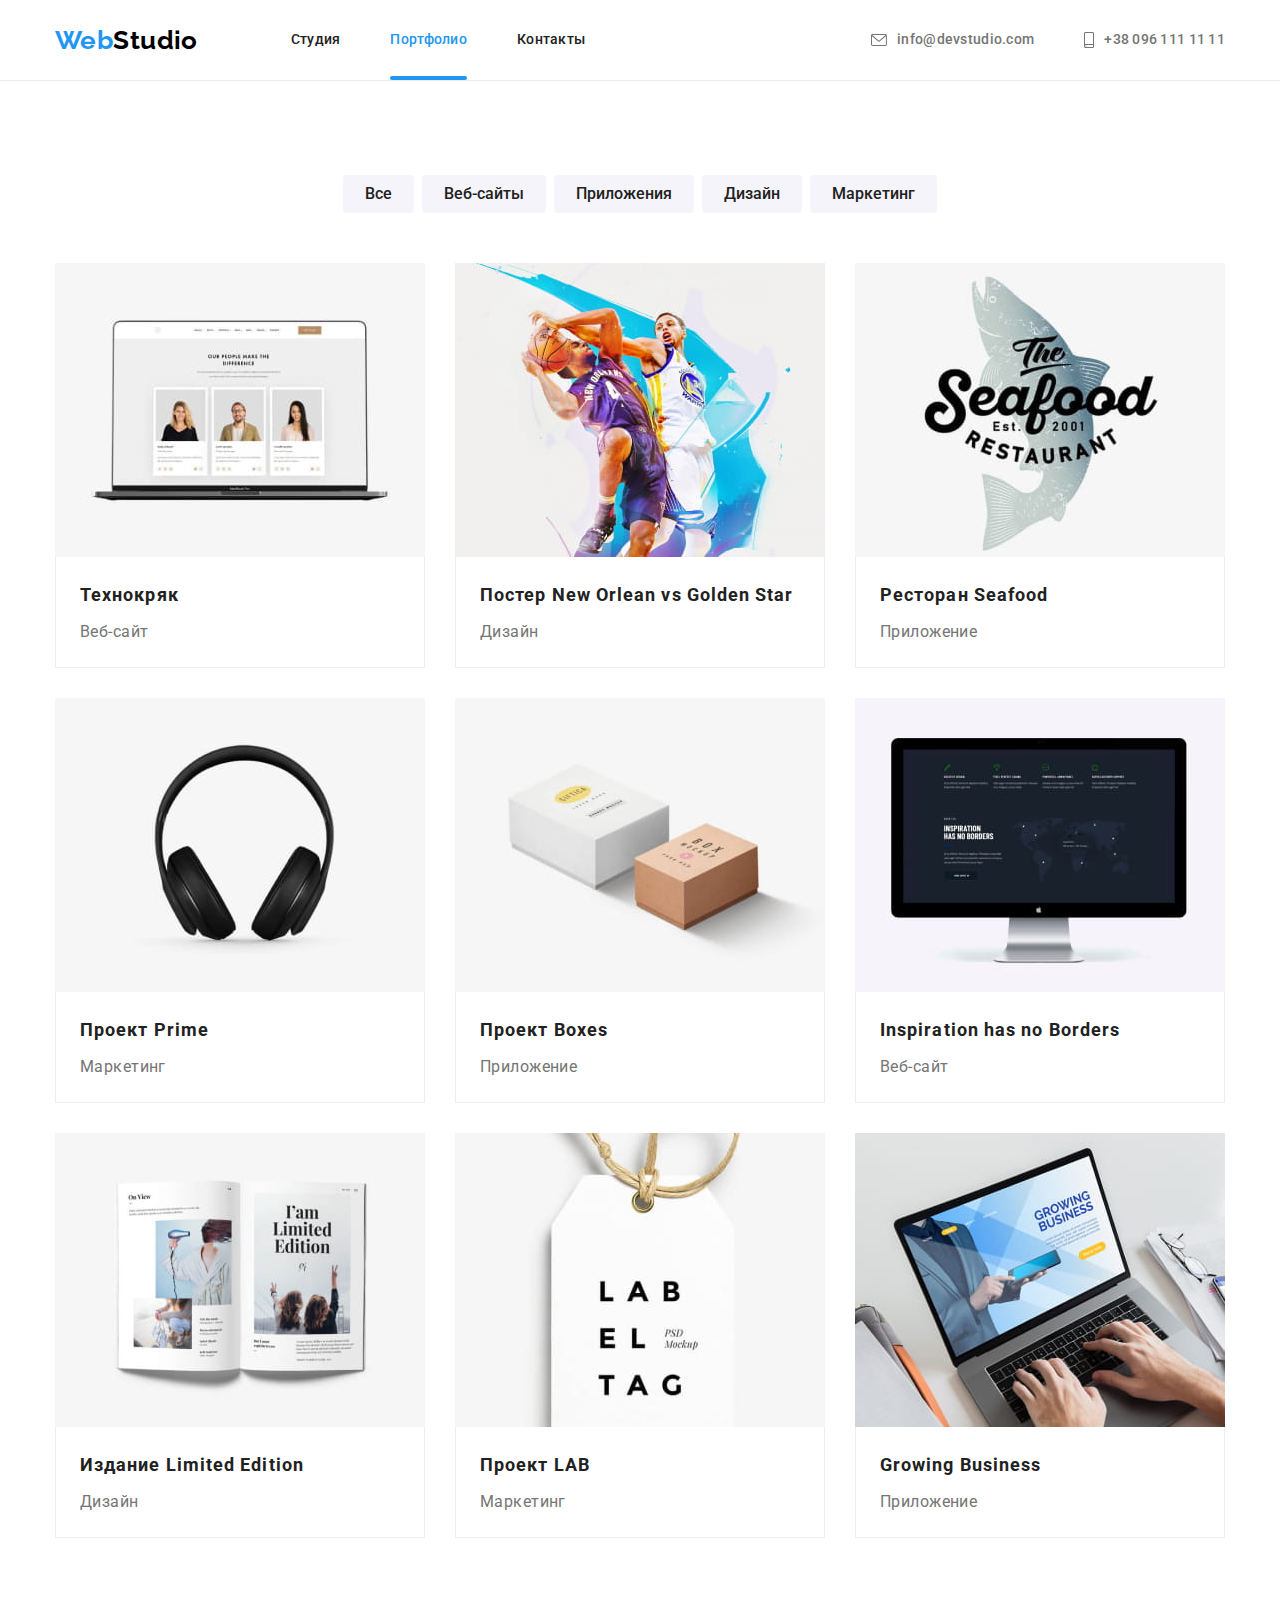
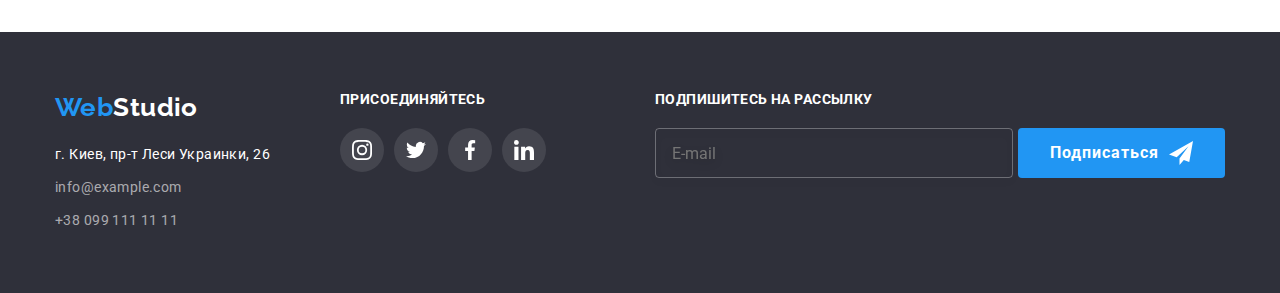
==== portfolio.html @ 890b5e12 "Переносит в текущий репозиторий файлы работы goit-markup-hw-06." ====
<!DOCTYPE html>
<html lang="ru">
  <head>
    <meta charset="UTF-8" />
    <meta name="viewport" content="width=device-width, initial-scale=1.0" />
    <title>Портфолио</title>
    <link rel="preconnect" href="https://fonts.gstatic.com" />
    <link
      href="https://fonts.googleapis.com/css2?family=Raleway:wght@700&family=Roboto:wght@400;500;700;900&display=swap"
      rel="stylesheet"
    />
    <link
      rel="stylesheet"
      href="https://cdnjs.cloudflare.com/ajax/libs/modern-normalize/1.0.0/modern-normalize.min.css"
    />
    <link rel="stylesheet" href="./css/styles.css" />
  </head>

  <body>
    <!-----------------------------Шапка сайта-------------------------------------->
    <header class="page-header section">
      <div class="main-nav container">
        <a href="/index.html" class="logo"
          >Web<span class="logo__text">Studio</span>
        </a>

        <!--------------------------Меню навигации------------------------------------>
        <nav class="page-header__nav">
          <ul class="site-nav site-nav--left list">
            <li class="site-nav__item">
              <a class="site-nav__link" href="./index.html">Студия</a>
            </li>

            <li class="site-nav__item">
              <a
                class="site-nav__link site-nav__link--current"
                href="./portfolio.html"
                >Портфолио</a
              >
            </li>

            <li class="site-nav__item">
              <a class="site-nav__link" href="">Контакты</a>
            </li>
          </ul>
        </nav>

        <!------------------------------Контакты------------------------------------->
        <ul class="contact-list contact-list--left list">
          <li class="contact-list__item">
            <a class="contact-list__link" href="mailto:info@devstudio.com">
              <svg
                class="contact-list__icon contact-list__icon--start"
                width="16"
                height="12"
              >
                <use href="./images/icons.svg#icon-envelope"></use>
              </svg>
              info@devstudio.com
            </a>
          </li>

          <li class="contact-list__item">
            <a class="contact-list__link" href="tel:+380961111111">
              <svg
                class="contact-list__icon contact-list__icon--start"
                width="10"
                height="16"
              >
                <use href="./images/icons.svg#icon-smartphone"></use>
              </svg>
              +38 096 111 11 11
            </a>
          </li>
        </ul>
      </div>
    </header>

    <main>
      <!---------------------------Секция портфолио-------------------------------->
      <h1 class="visually-hidden">Портфолио</h1>

      <section class="project section">
        <div class="container">
          <!-- Фильтры -->
          <ul class="filters list">
            <li class="filters__item">
              <button class="button--filter button" type="button">Все</button>
            </li>
            <li class="filters__item">
              <button class="button--filter button" type="button">
                Веб-сайты
              </button>
            </li>
            <li class="filters__item">
              <button class="button--filter button" type="button">
                Приложения
              </button>
            </li>
            <li class="filters__item">
              <button class="button--filter button" type="button">
                Дизайн
              </button>
            </li>
            <li class="filters__item">
              <button class="button--filter button" type="button">
                Маркетинг
              </button>
            </li>
          </ul>

          <!-- Проекты -->
          <h2 class="project__header visually-hidden">Проекты</h2>
          <ul class="card-set section__list list">
            <li class="card-set__item">
              <a class="card-set__link" href="#">
                <div class="project__item">
                  <img
                    src="./images/project1.jpg"
                    alt="Ноутбук, на котором открыт веб-сайт"
                    width="370"
                  />
                  <div class="project__description">
                    <p class="project__description-text section__text">
                      Технокряк это современная площадка распространения
                      коронавируса. Компании используют эту платформу для
                      цифрового шпионажа и атак на защищённые сервера
                      конкурентов.
                    </p>
                  </div>
                </div>
                <div class="project__label">
                  <h3 class="project__title section__subtitle">Технокряк</h3>
                  <p class="project__text section__text">Веб-сайт</p>
                </div>
              </a>
            </li>

            <li class="card-set__item">
              <a class="card-set__link" href="#">
                <div class="project__item">
                  <img
                    src="./images/project2.jpg"
                    alt="Игроки двух баскетбольных команд"
                    width="370"
                  />
                  <div class="project__description">
                    <p class="project__description-text section__text">
                      Технокряк это современная площадка распространения
                      коронавируса. Компании используют эту платформу для
                      цифрового шпионажа и атак на защищённые сервера
                      конкурентов.
                    </p>
                  </div>
                </div>
                <div class="project__label">
                  <h3 class="project__title section__subtitle">
                    Постер <span lang="en">New Orlean vs Golden Star</span>
                  </h3>
                  <p class="project__text section__text">Дизайн</p>
                </div>
              </a>
            </li>

            <li class="card-set__item">
              <a class="card-set__link" href="#">
                <div class="project__item">
                  <img
                    src="./images/project3.jpg"
                    alt="Логотип ресторана, в виде рыбы"
                    width="370"
                  />
                  <div class="project__description">
                    <p class="project__description-text section__text">
                      Технокряк это современная площадка распространения
                      коронавируса. Компании используют эту платформу для
                      цифрового шпионажа и атак на защищённые сервера
                      конкурентов.
                    </p>
                  </div>
                </div>
                <div class="project__label">
                  <h3 class="project__title section__subtitle">
                    Ресторан <span lang="en">Seafood</span>
                  </h3>
                  <p class="project__text section__text">Приложение</p>
                </div>
              </a>
            </li>

            <li class="card-set__item">
              <a class="card-set__link" href="#">
                <div class="project__item">
                  <img
                    src="./images/project4.jpg"
                    alt="Большие наушники черного цвета"
                    width="370"
                  />
                  <div class="project__description">
                    <p class="project__description-text section__text">
                      Технокряк это современная площадка распространения
                      коронавируса. Компании используют эту платформу для
                      цифрового шпионажа и атак на защищённые сервера
                      конкурентов.
                    </p>
                  </div>
                </div>
                <div class="project__label">
                  <h3 class="project__title section__subtitle">
                    Проект <span lang="en">Prime</span>
                  </h3>
                  <p class="project__text section__text">Маркетинг</p>
                </div>
              </a>
            </li>

            <li class="card-set__item">
              <a class="card-set__link" href="#">
                <div class="project__item">
                  <img
                    src="./images/project5.jpg"
                    alt="Две коробки. Белая и бежевая."
                    width="370"
                  />
                  <div class="project__description">
                    <p class="project__description-text section__text">
                      Технокряк это современная площадка распространения
                      коронавируса. Компании используют эту платформу для
                      цифрового шпионажа и атак на защищённые сервера
                      конкурентов.
                    </p>
                  </div>
                </div>
                <div class="project__label">
                  <h3 class="project__title section__subtitle">
                    Проект <span lang="en">Boxes</span>
                  </h3>
                  <p class="project__text section__text">Приложение</p>
                </div>
              </a>
            </li>

            <li class="card-set__item">
              <a class="card-set__link" href="#">
                <div class="project__item">
                  <img
                    src="./images/project6.jpg"
                    alt="Монитор, на котором открыт веб-сайт"
                    width="370"
                  />
                  <div class="project__description">
                    <p class="project__description-text section__text">
                      Технокряк это современная площадка распространения
                      коронавируса. Компании используют эту платформу для
                      цифрового шпионажа и атак на защищённые сервера
                      конкурентов.
                    </p>
                  </div>
                </div>
                <div class="project__label">
                  <h3 class="project__title section__subtitle" lang="en">
                    Inspiration has no Borders
                  </h3>
                  <p class="project__text section__text">Веб-сайт</p>
                </div>
              </a>
            </li>

            <li class="card-set__item">
              <a class="card-set__link" href="#">
                <div class="project__item">
                  <img
                    src="./images/project7.jpg"
                    alt="Разворот журнала со статьями и красочными картинками"
                    width="370"
                  />
                  <div class="project__description">
                    <p class="project__description-text section__text">
                      Технокряк это современная площадка распространения
                      коронавируса. Компании используют эту платформу для
                      цифрового шпионажа и атак на защищённые сервера
                      конкурентов.
                    </p>
                  </div>
                </div>
                <div class="project__label">
                  <h3 class="project__title section__subtitle">
                    Издание <span lang="en">Limited Edition</span>
                  </h3>
                  <p class="project__text section__text">Дизайн</p>
                </div>
              </a>
            </li>

            <li class="card-set__item">
              <a class="card-set__link" href="#">
                <div class="project__item">
                  <img
                    src="./images/project8.jpg"
                    alt="Ярлык с надписью Label Tag"
                    width="370"
                  />
                  <div class="project__description">
                    <p class="project__description-text section__text">
                      Технокряк это современная площадка распространения
                      коронавируса. Компании используют эту платформу для
                      цифрового шпионажа и атак на защищённые сервера
                      конкурентов.
                    </p>
                  </div>
                </div>
                <div class="project__label">
                  <h3 class="project__title section__subtitle">
                    Проект <span lang="en">LAB</span>
                  </h3>
                  <p class="project__text section__text">Маркетинг</p>
                </div>
              </a>
            </li>

            <li class="card-set__item">
              <a class="card-set__link" href="#">
                <div class="project__item">
                  <img
                    src="./images/project9.jpg"
                    alt="Человек печатает на клавиатуре ноутбука"
                    width="370"
                  />
                  <div class="project__description">
                    <p class="project__description-text section__text">
                      Технокряк это современная площадка распространения
                      коронавируса. Компании используют эту платформу для
                      цифрового шпионажа и атак на защищённые сервера
                      конкурентов.
                    </p>
                  </div>
                </div>
                <div class="project__label">
                  <h3 class="project__title section__subtitle" lang="en">
                    Growing Business
                  </h3>
                  <p class="project__text section__text">Приложение</p>
                </div>
              </a>
            </li>
          </ul>
        </div>
      </section>
    </main>

    <!----------------------------Подвал сайта-------------------------------------->
    <footer class="page-footer section">
      <div class="container footer">
        <div class="page-footer__content">
          <a href="/index.html" class="logo page-footer__logo"
            >Web<span class="logo__text logo__text--inverse">Studio</span>
          </a>

          <address>
            <span class="address">г. Киев, пр-т Леси Украинки, 26<br /></span>

            <ul class="contact-list contact-list--footer list">
              <li class="contact-list__item contact-list__item--footer">
                <a
                  class="contact-list__link contact-list__link--footer"
                  href="mailto:info@example.com"
                  >info@example.com</a
                >
              </li>

              <li class="contact-list__item contact-list__item--footer">
                <a
                  class="contact-list__link contact-list__link--footer"
                  href="tel:+380991111111"
                  >+38 099 111 11 11</a
                >
              </li>
            </ul>
          </address>
        </div>

        <div class="social__content">
          <p class="social__label section__text">присоединяйтесь</p>

          <ul class="social__list social__list--footer list">
            <li class="social__item social__item--footer">
              <a href="" class="social__link social__link--footer">
                <svg class="social__icon social__icon--footer">
                  <use href="./images/icons.svg#icon-instagram-f"></use>
                </svg>
              </a>
            </li>

            <li class="social__item social__item--footer">
              <a href="" class="social__link social__link--footer">
                <svg class="social__icon social__icon--footer">
                  <use href="./images/icons.svg#icon-twitter-f"></use>
                </svg>
              </a>
            </li>

            <li class="social__item social__item--footer">
              <a href="" class="social__link social__link--footer">
                <svg class="social__icon social__icon--footer">
                  <use href="./images/icons.svg#icon-facebook-f"></use>
                </svg>
              </a>
            </li>

            <li class="social__item social__item--footer">
              <a href="" class="social__link social__link--footer">
                <svg class="social__icon social__icon--footer">
                  <use href="./images/icons.svg#icon-linkedin-f"></use>
                </svg>
              </a>
            </li>
          </ul>
        </div>

        <form class="newsletter-form newsletter-form--left" autocomplete="off">
          <p class="newsletter-form__label section__text">
            Подпишитесь на рассылку
          </p>

          <div class="form">
            <input
              class="form__input"
              type="email"
              name="mail"
              placeholder="E-mail"
            />
            <button class="button--newsletter button" type="submit">
              <div class="button__overlay">
                Подписаться
                <svg
                  class="button__icon button__icon--end"
                  width="24"
                  height="24"
                >
                  <use href="./images/icons.svg#icon-send"></use>
                </svg>
              </div>
            </button>
          </div>
        </form>
      </div>
    </footer>
  </body>
</html>
---- css/styles.css ----
/*----------------Основные стили-----------------*/
:root {
  --primary-text-color: #757575;
  --title-text-color: #212121;
  --accent-color: #2196f3;
  --primary-bcg-color: #ffffff;
  --secondary-bcg-color: #f5f4fa;
  --footer-bcg-color: #2f303a;
  --black-color: #000000;
  --hero-bcg-color: #c4c4c4;
  --white-color: #ffffff;
  --icon-color: #afb1b8;
  --project-overlay-background: rgba(33, 150, 243, 0.9);
  --primary-duration: 250ms;
  --timing-function: cubic-bezier(0.4, 0, 0.2, 1);
}

body {
  background-color: var(--primary-bcg-color);
  color: var(--primary-text-color);

  font-family: Roboto, sans-serif;
  font-size: 14px;
  line-height: 1.71;
  letter-spacing: 0.03em;
}

header {
  border-bottom: 1px solid #ececec;
}

img {
  display: block;
  max-width: 100%;
  height: auto;
}

a:active,
a:focus {
  outline: none;
}

button:active,
button:focus {
  outline: none;
}

.list {
  padding: 0;
  margin: 0;
  list-style: none;
}

.container {
  width: 1200px;
  padding: 0 15px;
  margin-left: auto;
  margin-right: auto;
}

.visually-hidden {
  position: absolute;
  clip: rect(0 0 0 0);
  width: 1px;
  height: 1px;
  margin: -1px;
}

/*------------------Шапка сайта----------------*/

.logo {
  color: var(--accent-color);

  font-family: Raleway, sans-serif;
  font-weight: 700;
  font-size: 26px;
  line-height: 1.19;
  text-decoration: none;
}

.logo__text {
  color: var(--black-color);

  padding-top: 32px;
  padding-bottom: 32px;
}

/* Меню навигации */
.container.main-nav {
  display: flex;
  align-items: center;
}

.site-nav {
  display: flex;
}

.site-nav--left {
  margin-left: 93px;
}

.site-nav__item:not(:first-child) {
  margin-left: 50px;
}

.site-nav__link {
  position: relative;
  display: block;
  padding-top: 32px;
  padding-bottom: 32px;

  color: var(--title-text-color);

  font-weight: 500;
  line-height: 1.14;
  letter-spacing: 0.02em;
  text-decoration: none;

  transition: color var(--primary-duration) var(--timing-function);
}

.site-nav__link:hover,
.site-nav__link:focus {
  color: var(--accent-color);
}

.site-nav__link--current {
  color: var(--accent-color);
}

.site-nav__link::after {
  content: '';

  position: absolute;
  bottom: 0;
  left: 0;
  display: inline-block;
  width: 100%;
  height: 4px;

  background-color: var(--accent-color);

  border-radius: 2px;

  transform: scaleX(0);
  transition: transform var(--primary-duration) var(--timing-function);
}

.site-nav__link--current::after,
.site-nav__link:focus::after,
.site-nav__link:hover::after {
  transform: scaleX(1);
}

/* Контакты */
.contact-list {
  display: flex;
}

.contact-list--left {
  margin-left: auto;
}

.contact-list__item:nth-child(2) {
  margin-left: 50px;
}

.contact-list__link {
  display: flex;
  align-items: center;
  padding-top: 32px;
  padding-bottom: 32px;

  color: var(--primary-text-color);

  font-style: normal;
  font-weight: 500;
  line-height: 1.14;
  letter-spacing: 0.02em;
  text-decoration: none;

  transition: color var(--primary-duration) var(--timing-function);
}

.contact-list__link:hover,
.contact-list__link:focus {
  color: var(--accent-color);
}

.contact-list__icon {
  fill: currentColor;
}

.contact-list__icon--start {
  margin-right: 10px;
}

/*------------Стили основного контента------------*/
.hero {
  padding: 200px 0;
  max-width: 1600px;
  height: 600px;
  margin-left: auto;
  margin-right: auto;

  background-color: var(--hero-bcg-color);
  background-image: linear-gradient(
      to right,
      rgba(47, 48, 58, 0.4),
      rgba(47, 48, 58, 0.4)
    ),
    url(../images/hero.jpg);
  background-repeat: no-repeat;
  background-position: center;
  background-size: cover;
  text-align: center;
}

.hero__header {
  margin-top: 0;
  margin-bottom: 30px;

  color: var(--white-color);

  font-weight: 900;
  font-size: 44px;
  line-height: 1.36;
  letter-spacing: 0.06em;
  text-transform: uppercase;
}

.button {
  display: inline-block;
  border-radius: 4px;
  border-width: 0;

  font-family: inherit;
  font-size: 16px;
  text-align: center;
  cursor: pointer;
}

.button--order {
  padding: 10px 32px;

  color: var(--white-color);
  background-color: var(--accent-color);

  font-weight: 700;
  line-height: 1.88;
  align-items: center;
  letter-spacing: 0.06em;
}

.section__title {
  margin-top: 0;
  margin-bottom: 50px;

  color: var(--title-text-color);

  font-weight: 700;
  font-size: 36px;
  line-height: 1.17;
  text-align: center;
}

.section__list {
  display: flex;
}

.section__subtitle {
  margin-top: 0;
  margin-bottom: 10px;

  color: var(--title-text-color);

  font-weight: 700;
}

.section__text {
  margin-top: 0;
  margin-bottom: 0;
}

/* Особенности */
.feature {
  padding: 94px 0;
}

.feature__item {
  display: inline-flex;
  flex-direction: column;

  width: 270px;
}

.feature__item:not(:first-child) {
  margin-left: 30px;
}

.feature__card {
  display: flex;
  justify-content: center;
  align-items: center;

  height: 120px;

  background-color: var(--secondary-bcg-color);
  margin-bottom: 30px;
  border-radius: 4px;
}

.feature__icon {
  height: 70px;
  width: 70px;
}

.feature__title {
  font-size: 14px;
  line-height: 1.14;
  text-transform: uppercase;
}

/* Услуги */
.service {
  padding-bottom: 94px;
}

.service__list {
  justify-content: space-between;
}

.service__item {
  position: relative;
}

.service__label {
  position: absolute;
  left: 0;
  bottom: 0;

  display: flex;
  justify-content: center;
  align-items: center;

  width: 100%;
  height: 70px;
  background-color: rgba(47, 48, 58, 0.8);
}

.service__text {
  color: var(--white-color);

  font-weight: 700;
  line-height: 1.14;
  text-align: center;
  text-transform: uppercase;
}

/* Команда */
.team.section {
  padding-top: 94px;
  padding-bottom: 94px;
  background-color: var(--secondary-bcg-color);
}

.team__member {
  padding-bottom: 30px;
  width: 270px;

  background-color: var(--primary-bcg-color);
  box-shadow: 0px 1px 3px rgba(0, 0, 0, 0.12), 0px 1px 1px rgba(0, 0, 0, 0.14),
    0px 2px 1px rgba(0, 0, 0, 0.2);
  border-radius: 0px 0px 4px 4px;
}

.team__member:not(:first-child) {
  margin-left: 30px;
}

.team__member-img {
  margin-bottom: 30px;
}

.team__member-name {
  font-weight: 500;
  font-size: 16px;
  line-height: 1.19;
  text-align: center;
}

.team__member-spec {
  font-size: 16px;
  line-height: 1.19;
  text-align: center;
  margin-bottom: 16px;
}

.social__list {
  display: flex;
  justify-content: center;
}

.social__item:not(:first-child) {
  margin-left: 10px;
}

.social__link {
  display: inline-flex;
  justify-content: center;
  align-items: center;
  width: 44px;
  height: 44px;

  color: var(--icon-color);
  background-color: transparent;

  border-radius: 50%;

  transition: color var(--primary-duration) var(--timing-function),
    background-color var(--primary-duration) var(--timing-function);
}

.social__link:hover,
.social__link:focus {
  color: var(--white-color);
  background-color: var(--accent-color);
}

.social__icon {
  width: 20px;
  height: 20px;

  fill: currentColor;
}

/* Клиенты */
.client.section {
  padding: 94px 0;
}

.client__list {
  display: flex;
  justify-content: space-between;
}

.client__link {
  display: inline-flex;
  justify-content: center;
  align-items: center;
  width: 170px;
  height: 90px;

  color: var(--icon-color);
  border: 1px solid var(--icon-color);
  box-sizing: border-box;
  border-radius: 4px;

  transition: color var(--primary-duration) var(--timing-function),
    border var(--primary-duration) var(--timing-function);
}

.client__link:hover,
.client__link:focus {
  color: var(--accent-color);
  border: 1px solid var(--accent-color);
}

.client__icon {
  fill: currentColor;
}

/* Проекты */
.project {
  padding-top: 94px;
  padding-bottom: 94px;
}

.filters {
  display: flex;
  align-items: flex-start;
  justify-content: center;
  margin-bottom: 50px;
}

.filters__item:not(:first-child) {
  margin-left: 8px;
}

.button--filter {
  padding: 6px 22px;

  color: var(--title-text-color);
  background-color: var(--secondary-bcg-color);

  font-weight: 500;
  line-height: 1.63;

  transition: color var(--primary-duration) var(--timing-function),
    background-color var(--primary-duration) var(--timing-function),
    box-shadow var(--primary-duration) var(--timing-function);
}

.button--filter:hover,
.button--filter:focus {
  color: var(--white-color);
  background-color: var(--accent-color);
  box-shadow: 0px 3px 1px rgba(0, 0, 0, 0.1), 0px 1px 2px rgba(0, 0, 0, 0.08),
    0px 2px 2px rgba(0, 0, 0, 0.12);
}

.card-set {
  flex-wrap: wrap;
}

.card-set__item {
  margin-left: 30px;
  margin-bottom: 30px;
  width: 370px;

  background: var(--primary-bcg-color);
}

.card-set__item:nth-child(3n + 1) {
  margin-left: 0;
}

.card-set__item:nth-last-child(-n + 3) {
  margin-bottom: 0;
}

.card-set__link {
  display: block;
  text-decoration: none;

  transition: box-shadow var(--primary-duration) var(--timing-function);
}

.card-set__link:hover,
.card-set__link:focus {
  box-shadow: 0px 1px 1px rgba(0, 0, 0, 0.12), 0px 4px 4px rgba(0, 0, 0, 0.06),
    1px 4px 6px rgba(0, 0, 0, 0.16);
}

.card-set__link .project__description {
  transition: transform var(--primary-duration) var(--timing-function);
}

.card-set__link:focus .project__description,
.card-set__link:hover .project__description {
  transform: translateY(0);
}

.project__item {
  position: relative;
  overflow: hidden;
}

.project__description {
  position: absolute;

  top: 0;
  left: 0;
  width: 100%;
  height: 100%;
  padding: 63px 24px;

  background-color: var(--project-overlay-background);

  transform: translateY(100%);
}

.project__description-text {
  color: var(--white-color);

  font-size: 18px;
  line-height: 1.56;
}

.project__label {
  padding: 20px 24px;

  border: 1px solid #eeeeee;
  border-top: none;
  box-sizing: border-box;
}

.project__title {
  margin-bottom: 4px;

  font-size: 18px;
  line-height: 2;
  letter-spacing: 0.06em;
}

.project__text {
  color: var(--primary-text-color);

  font-size: 16px;
  line-height: 1.88;
}

/*--------------- Подвал сайта ----------------------*/

.page-footer {
  background-color: var(--footer-bcg-color);
}

.section.page-footer {
  padding: 60px 0;
}

.container.footer {
  display: flex;
}

.page-footer__content {
  display: inline-flex;
  flex-direction: column;
}

.page-footer__logo {
  display: inline-block;
  margin-bottom: 20px;
}

.logo__text--inverse {
  color: var(--white-color);
}

.address {
  display: inline-block;
  margin-bottom: 9px;

  color: var(--white-color);

  font-style: normal;
}

.contact-list--footer {
  display: flex;
  flex-direction: column;
}

.contact-list__item--footer {
  margin-bottom: 9px;
}

.contact-list__item--footer:nth-child(2) {
  margin-left: 0;
  margin-bottom: 0;
}

.contact-list__link--footer {
  display: inline-block;
  padding-top: 0;
  padding-bottom: 0;

  color: rgba(255, 255, 255, 0.6);

  font-weight: inherit;
  line-height: 1.71;
  letter-spacing: inherit;
}

.social__label {
  margin-bottom: 20px;

  color: var(--white-color);

  font-weight: bold;
  line-height: 1.14;
  text-transform: uppercase;
}

.social__content {
  display: inline-flex;
  flex-direction: column;

  width: 206px;
  height: 80px;
  margin-left: 70px;
}

.social__list--footer {
  justify-content: space-between;
}

.social__link--footer {
  color: var(--white-color);
  background-color: rgba(255, 255, 255, 0.1);

  border-radius: 50%;

  transition: background-color var(--primary-duration) var(--timing-function);
}

.social__link--footer:hover,
.social__link--footer:focus {
  background-color: var(--accent-color);
}

.social__icon--footer {
  width: 20px;
  height: 20px;
  fill: currentColor;
}

.newsletter-form {
  width: 570px;
  height: 86px;
}

.newsletter-form--left {
  margin-left: auto;
}

.newsletter-form__label {
  margin-bottom: 20px;

  color: var(--white-color);

  font-weight: bold;
  line-height: 1.14;
  text-transform: uppercase;
}

.form {
  display: flex;
  justify-content: space-between;
}

.form__input {
  width: 358px;
  height: 50px;

  background-color: inherit;
  border: 1px solid rgba(255, 255, 255, 0.3);
  filter: drop-shadow(0px 4px 4px rgba(0, 0, 0, 0.15));
  border-radius: 4px;
  outline: none;
}

.form__input[placeholder] {
  display: flex;
  align-items: center;
  padding: 15px 16px;

  color: rgba(255, 255, 255, 0.6);

  font-size: 16px;
  line-height: 1.25;
}

.button--newsletter {
  padding: 10px 32px;

  color: var(--white-color);
  background-color: var(--accent-color);

  font-weight: 700;
  line-height: 1.88;
  align-items: center;
  letter-spacing: 0.06em;
}

.button__overlay {
  display: flex;
  align-items: center;

  width: 143px;
  height: 30px;
}

.button__icon--end {
  margin-left: 10px;
}

/*--------------- Модальное окно ----------------------*/

.backdrop {
  position: fixed;
  top: 0;
  left: 0;
  width: 100%;
  height: 100%;

  background-color: rgba(0, 0, 0, 0.2);

  opacity: 1;
  transition: opacity var(--primary-duration) var(--timing-function);
}

.backdrop.is-hidden {
  opacity: 0;
  pointer-events: none;
}

.backdrop.is-hidden .modal {
  transform: translate(-50%, -50%) scale(1.1);
}

.modal {
  position: absolute;
  top: 50%;
  left: 50%;

  min-width: 528px;
  min-height: 581px;

  transform: translate(-50%, -50%) scale(1);
  transition: transform var(--primary-duration) var(--timing-function);
}

.button-close {
  position: absolute;
  top: 8px;
  right: 8px;
  width: 30px;
  height: 30px;
  margin: 0;
  padding: 0;

  display: flex;
  justify-content: center;
  align-items: center;

  border-radius: 50%;
  border: 1px solid rgba(0, 0, 0, 0.1);
  background: var(--primary-bcg-color);
  cursor: pointer;
  transition: fill var(--primary-duration) var(--timing-function);
}

.button-close:hover,
.button-close:focus {
  fill: var(--accent-color);
}

.form-modal {
  display: flex;
  flex-direction: column;

  padding: 40px;

  background-color: var(--primary-bcg-color);
  box-shadow: 0px 1px 3px rgba(0, 0, 0, 0.12), 0px 1px 1px rgba(0, 0, 0, 0.14),
    0px 2px 1px rgba(0, 0, 0, 0.2);
  border-radius: 4px;
}

.form-modal__label {
  margin-bottom: 12px;

  font-size: 20px;
  line-height: 1.15;
  text-align: center;
}

.form-field {
  display: flex;
  flex-direction: column;

  margin-bottom: 10px;
}

.form-field:nth-last-child(3) {
  margin-bottom: 20px;
}

.form-field__label {
  margin-bottom: 4px;

  font-size: 12px;
  line-height: 1.17;
  letter-spacing: 0.01em;
}

.field {
  position: relative;
}

.field__input {
  width: 100%;
  height: 40px;
  padding: 12px 42px;

  border: 1px solid rgba(33, 33, 33, 0.2);
  border-radius: 4px;
  outline: none;
  transition: border-color var(--primary-duration) var(--timing-function);
}

.field__input:focus + .field__icon,
.field__input:focus {
  fill: var(--accent-color);
  border-color: var(--accent-color);
}

.field__icon {
  position: absolute;
  top: 50%;
  left: 15px;
  transform: translateY(-50%);
  transition: fill var(--primary-duration) var(--timing-function);
}

.form-field__textarea {
  padding: 12px 16px;
  height: 120px;

  border: 1px solid rgba(33, 33, 33, 0.2);
  border-radius: 4px;
  outline: none;
  transition: border-color var(--primary-duration) var(--timing-function);
}

.form-field__textarea[placeholder] {
  font-size: 12px;
  line-height: 1.67;
  letter-spacing: 0.01em;

  color: rgba(117, 117, 117, 0.5);
}

.form-field__textarea:focus {
  border-color: var(--accent-color);
}

.checkbox {
  display: flex;
  align-items: center;
  margin-right: auto;
  margin-left: auto;
  margin-bottom: 30px;
}

.checkbox__label {
  display: flex;
  align-items: center;
  padding-left: 24px;
}

.checkbox__link {
  color: var(--accent-color);
  text-decoration-skip-ink: none;
}

.button--submit {
  width: 200px;
  height: 50px;
  margin-right: auto;
  margin-left: auto;
  padding: 10px 56px;

  color: var(--white-color);
  background-color: var(--accent-color);
  box-shadow: 0px 4px 4px rgba(0, 0, 0, 0.15);

  font-weight: 700;
  line-height: 1.88;
  align-items: center;
  letter-spacing: 0.06em;
}

.checkbox__icon {
  position: absolute;
  width: 16px;
  height: 15px;
  margin-left: -24px;

  background-image: url(../images/check-off.svg);
  border-radius: 2px;
}

.checkbox__input:checked + .checkbox__icon {
  background-color: var(--accent-color);
  background-image: url(../images/check-on.svg);
}
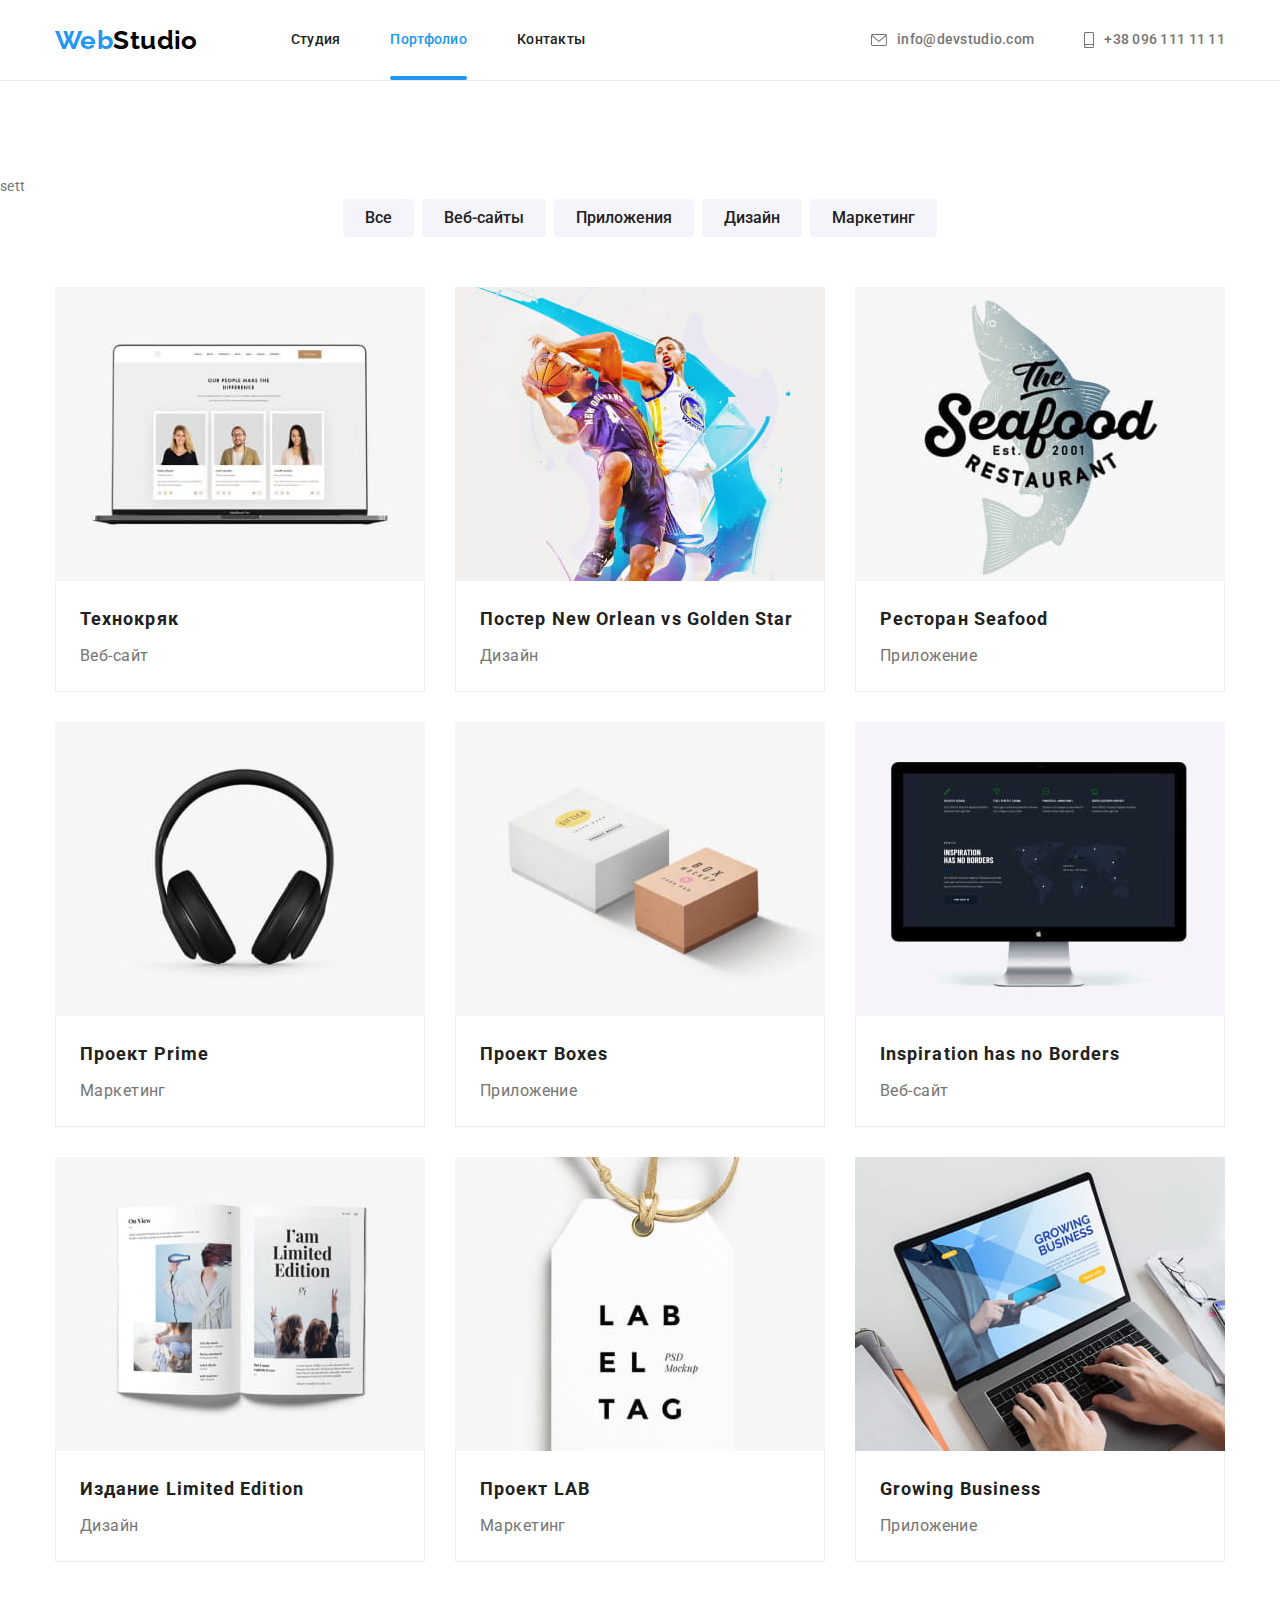
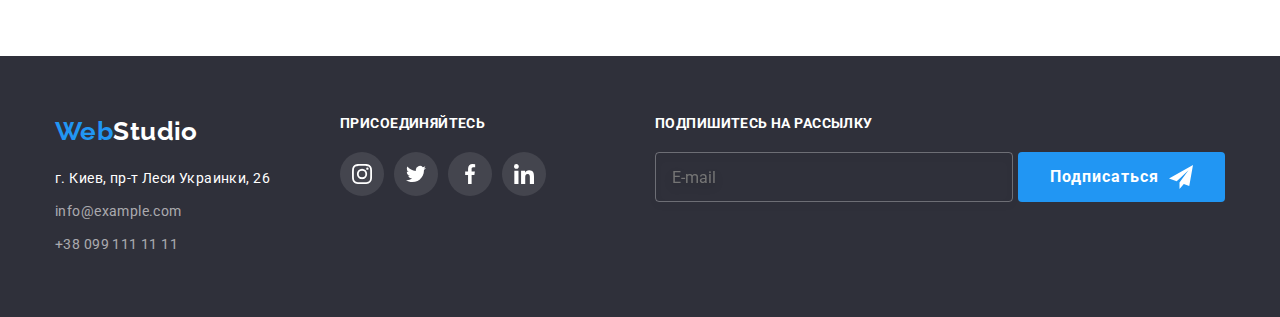
==== commit 57a7bc5a: "Подключает main.min.css." ====
--- a/portfolio.html
+++ b/portfolio.html
@@ -81,6 +81,7 @@
       <h1 class="visually-hidden">Портфолио</h1>
 
       <section class="project section">
+        sett
         <div class="container">
           <!-- Фильтры -->
           <ul class="filters list">
@@ -130,7 +131,7 @@
                   </div>
                 </div>
                 <div class="project__label">
-                  <h3 class="project__title section__subtitle">Технокряк</h3>
+                  <h3 class="project__title section__subheader">Технокряк</h3>
                   <p class="project__text section__text">Веб-сайт</p>
                 </div>
               </a>
@@ -154,7 +155,7 @@
                   </div>
                 </div>
                 <div class="project__label">
-                  <h3 class="project__title section__subtitle">
+                  <h3 class="project__title section__subheader">
                     Постер <span lang="en">New Orlean vs Golden Star</span>
                   </h3>
                   <p class="project__text section__text">Дизайн</p>
@@ -180,7 +181,7 @@
                   </div>
                 </div>
                 <div class="project__label">
-                  <h3 class="project__title section__subtitle">
+                  <h3 class="project__title section__subheader">
                     Ресторан <span lang="en">Seafood</span>
                   </h3>
                   <p class="project__text section__text">Приложение</p>
@@ -206,7 +207,7 @@
                   </div>
                 </div>
                 <div class="project__label">
-                  <h3 class="project__title section__subtitle">
+                  <h3 class="project__title section__subheader">
                     Проект <span lang="en">Prime</span>
                   </h3>
                   <p class="project__text section__text">Маркетинг</p>
@@ -232,7 +233,7 @@
                   </div>
                 </div>
                 <div class="project__label">
-                  <h3 class="project__title section__subtitle">
+                  <h3 class="project__title section__subheader">
                     Проект <span lang="en">Boxes</span>
                   </h3>
                   <p class="project__text section__text">Приложение</p>
@@ -258,7 +259,7 @@
                   </div>
                 </div>
                 <div class="project__label">
-                  <h3 class="project__title section__subtitle" lang="en">
+                  <h3 class="project__title section__subheader" lang="en">
                     Inspiration has no Borders
                   </h3>
                   <p class="project__text section__text">Веб-сайт</p>
@@ -284,7 +285,7 @@
                   </div>
                 </div>
                 <div class="project__label">
-                  <h3 class="project__title section__subtitle">
+                  <h3 class="project__title section__subheader">
                     Издание <span lang="en">Limited Edition</span>
                   </h3>
                   <p class="project__text section__text">Дизайн</p>
@@ -310,7 +311,7 @@
                   </div>
                 </div>
                 <div class="project__label">
-                  <h3 class="project__title section__subtitle">
+                  <h3 class="project__title section__subheader">
                     Проект <span lang="en">LAB</span>
                   </h3>
                   <p class="project__text section__text">Маркетинг</p>
@@ -336,7 +337,7 @@
                   </div>
                 </div>
                 <div class="project__label">
-                  <h3 class="project__title section__subtitle" lang="en">
+                  <h3 class="project__title section__subheader" lang="en">
                     Growing Business
                   </h3>
                   <p class="project__text section__text">Приложение</p>
--- a/css/styles.css
+++ b/css/styles.css
@@ -252,7 +252,7 @@
   letter-spacing: 0.06em;
 }
 
-.section__title {
+.section__header {
   margin-top: 0;
   margin-bottom: 50px;
 
@@ -268,7 +268,7 @@
   display: flex;
 }
 
-.section__subtitle {
+.section__subheader {
   margin-top: 0;
   margin-bottom: 10px;
 
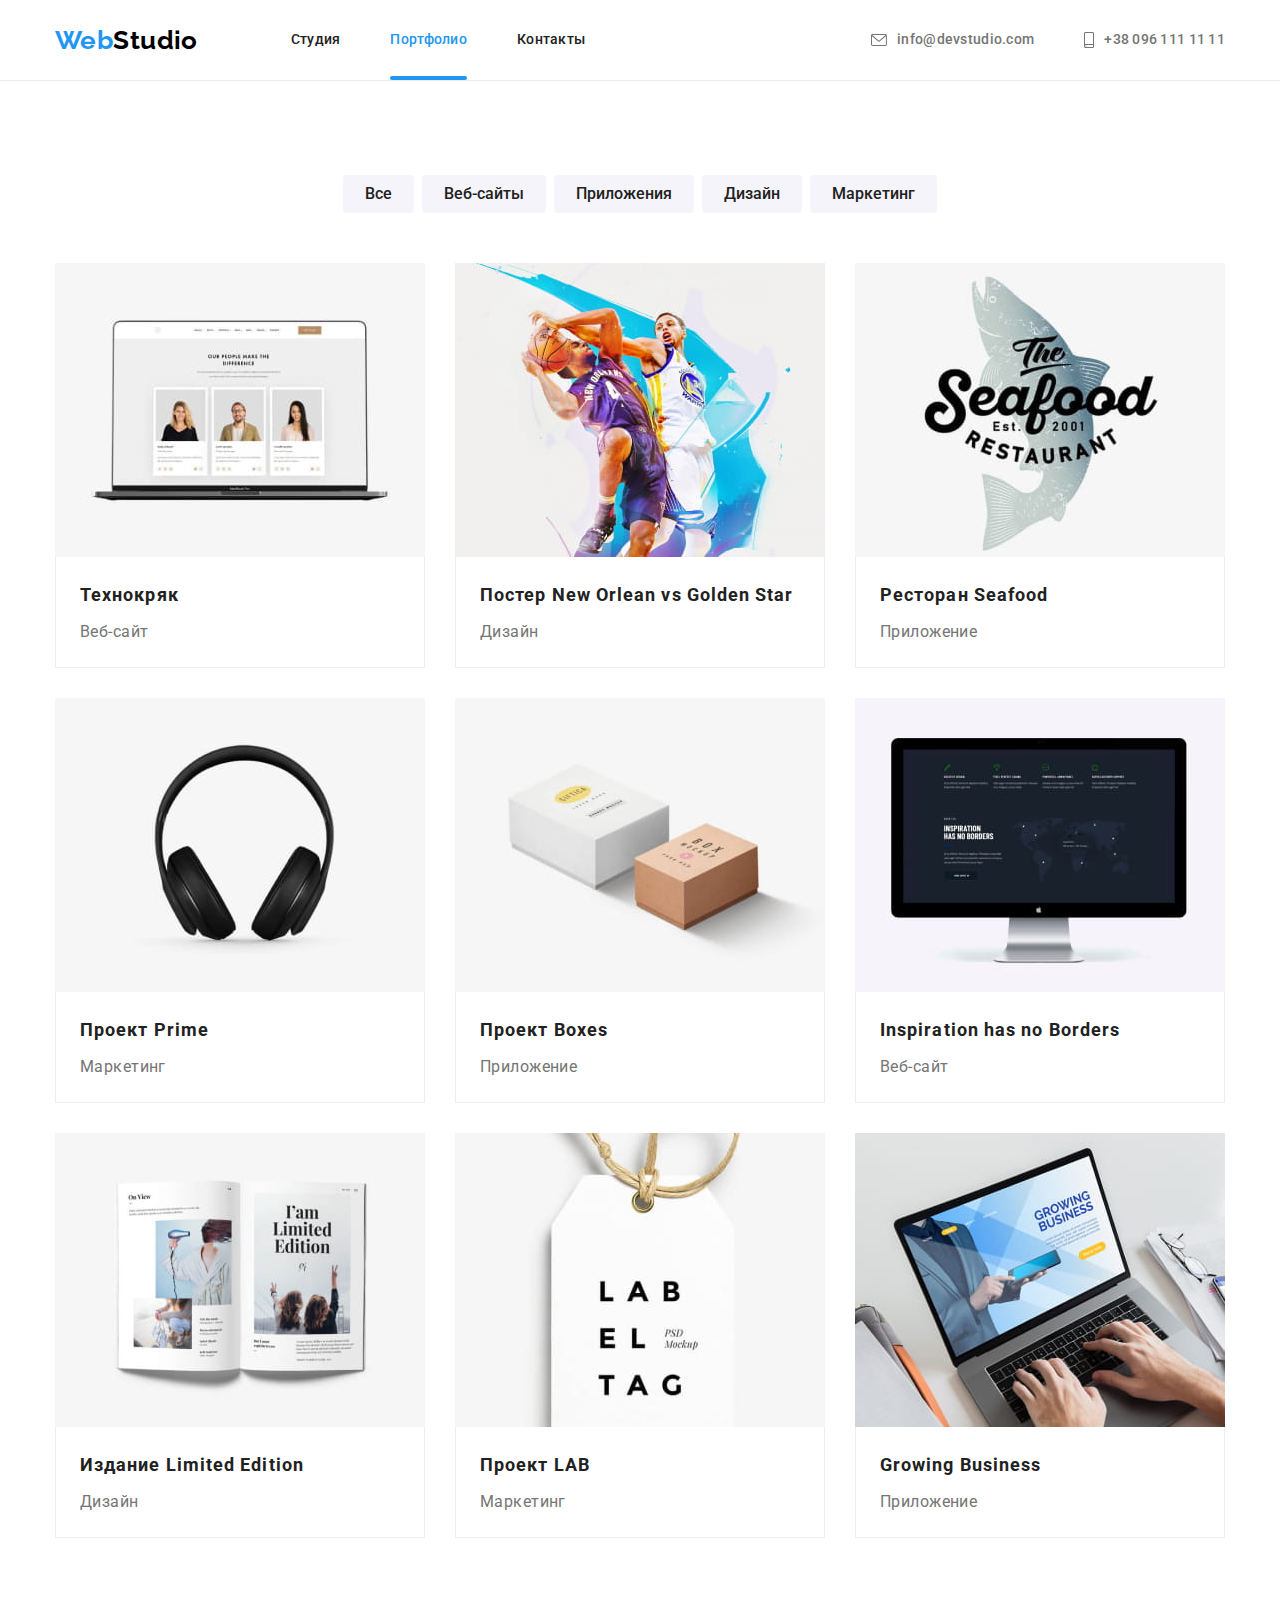
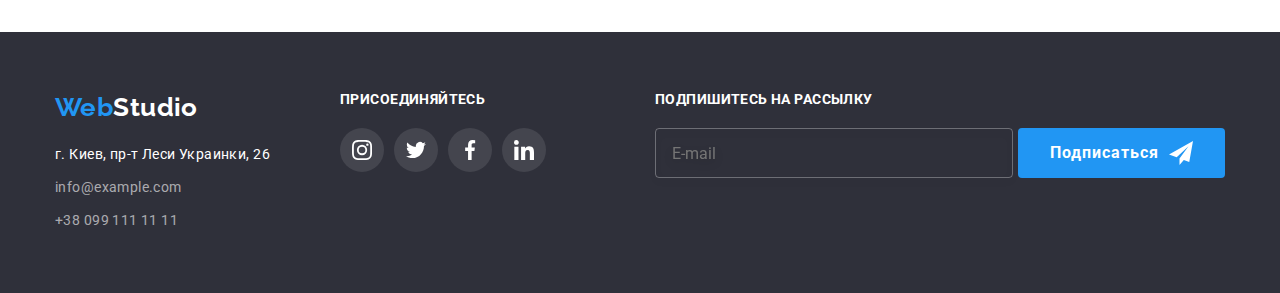
==== commit e3f94f61: "Удаляет опечатку." ====
--- a/portfolio.html
+++ b/portfolio.html
@@ -81,7 +81,6 @@
       <h1 class="visually-hidden">Портфолио</h1>
 
       <section class="project section">
-        sett
         <div class="container">
           <!-- Фильтры -->
           <ul class="filters list">
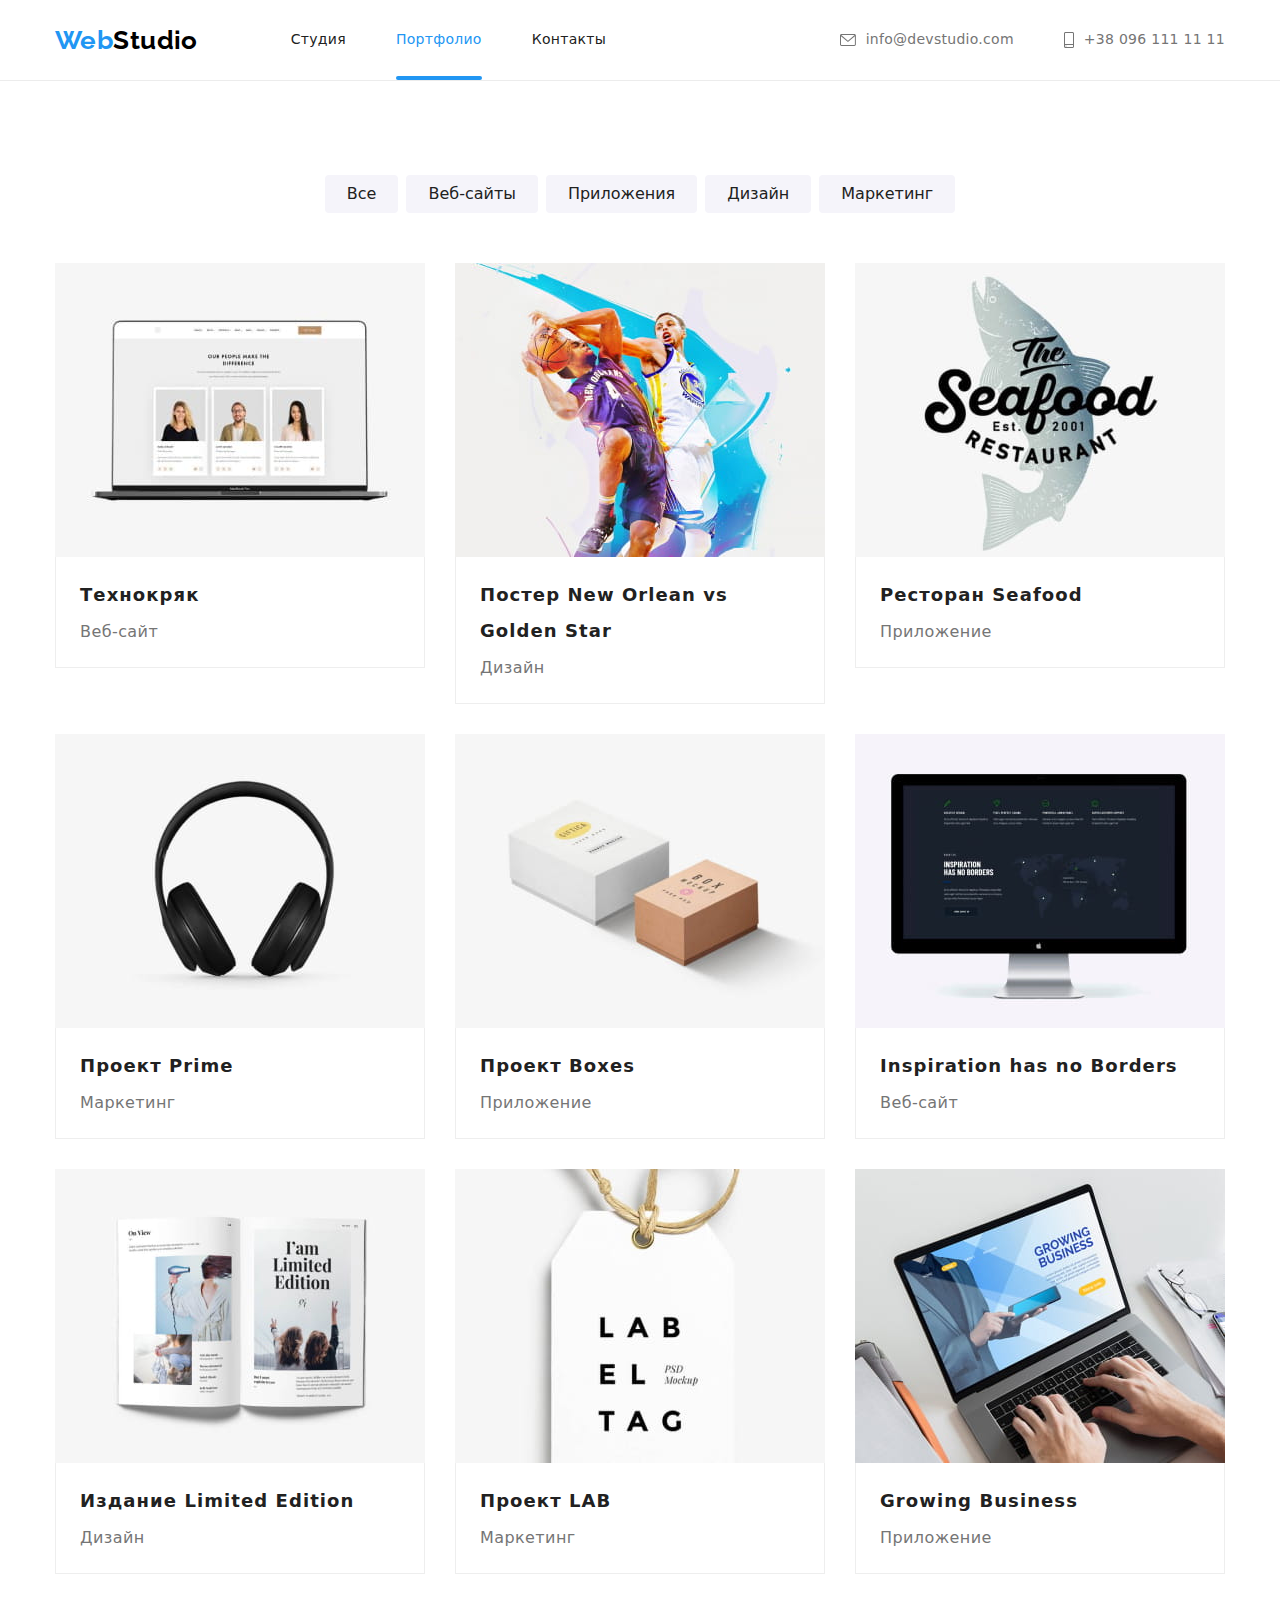
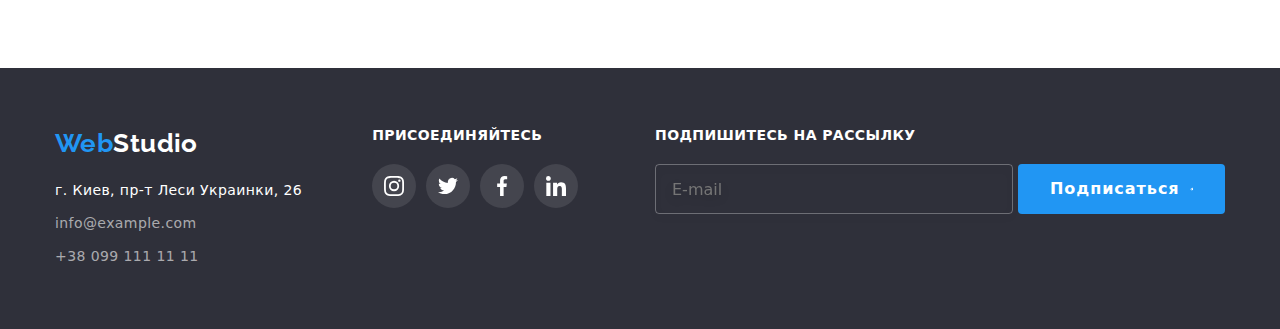
==== commit 190245b2: "Подключает main.min.css, меняет имя класса для секции портфолио, добавляет имя класса с модификаторо" ====
--- a/portfolio.html
+++ b/portfolio.html
@@ -9,11 +9,7 @@
       href="https://fonts.googleapis.com/css2?family=Raleway:wght@700&family=Roboto:wght@400;500;700;900&display=swap"
       rel="stylesheet"
     />
-    <link
-      rel="stylesheet"
-      href="https://cdnjs.cloudflare.com/ajax/libs/modern-normalize/1.0.0/modern-normalize.min.css"
-    />
-    <link rel="stylesheet" href="./css/styles.css" />
+    <link rel="stylesheet" href="./css/main.min.css" />
   </head>
 
   <body>
@@ -80,8 +76,8 @@
       <!---------------------------Секция портфолио-------------------------------->
       <h1 class="visually-hidden">Портфолио</h1>
 
-      <section class="project section">
-        <div class="container">
+      <section class="portfolio section">
+        <div class="project container">
           <!-- Фильтры -->
           <ul class="filters list">
             <li class="filters__item">
@@ -349,7 +345,7 @@
     </main>
 
     <!----------------------------Подвал сайта-------------------------------------->
-    <footer class="page-footer section">
+    <footer class="page-footer section section--page-footer">
       <div class="container footer">
         <div class="page-footer__content">
           <a href="/index.html" class="logo page-footer__logo"
--- a/css/main.min.css
+++ b/css/main.min.css
@@ -0,0 +1,3 @@
+.section--team{padding-top:94px;padding-bottom:94px;background-color:#f5f4fa}.section--client{padding:94px 0}.section--page-footer{padding:60px 0}.section__header{margin-top:0;margin-bottom:50px;color:#212121;font-weight:700;font-size:36px;line-height:1.17;text-align:center}.section__list{display:-webkit-box;display:-ms-flexbox;display:flex}.section__subheader{margin-top:0;margin-bottom:10px;color:#212121;font-weight:700}.section__text{margin-top:0;margin-bottom:0}.container{width:1200px;padding:0 15px;margin-left:auto;margin-right:auto}.container.main-nav{display:-webkit-box;display:-ms-flexbox;display:flex;-webkit-box-align:center;-ms-flex-align:center;align-items:center}.container.footer{display:-webkit-box;display:-ms-flexbox;display:flex}body{background-color:#fff;color:#757575;font-family:Roboto,sans-serif;font-size:14px;line-height:1.71;letter-spacing:0.03em}header{border-bottom:1px solid #ececec}img{display:block;max-width:100%;height:auto}a:active,a:focus{outline:none}button:active,button:focus{outline:none}.list{padding:0;margin:0;list-style:none}.visually-hidden{position:absolute;clip:rect(0 0 0 0);width:1px;height:1px;margin:-1px}/*! modern-normalize v1.0.0 | MIT License | https://github.com/sindresorhus/modern-normalize */*,*::before,*::after{-webkit-box-sizing:border-box;box-sizing:border-box}:root{-moz-tab-size:4;-o-tab-size:4;tab-size:4}html{line-height:1.15;-webkit-text-size-adjust:100%}body{margin:0}body{font-family:system-ui,-apple-system,"Segoe UI",Roboto,Helvetica,Arial,sans-serif,"Apple Color Emoji","Segoe UI Emoji"}hr{height:0;color:inherit}abbr[title]{-webkit-text-decoration:underline dotted;text-decoration:underline dotted}b,strong{font-weight:bolder}code,kbd,samp,pre{font-family:ui-monospace, SFMono-Regular, Consolas, 'Liberation Mono', Menlo,+ monospace;font-size:1em}small{font-size:80%}sub,sup{font-size:75%;line-height:0;position:relative;vertical-align:baseline}sub{bottom:-0.25em}sup{top:-0.5em}table{text-indent:0;border-color:inherit}button,input,optgroup,select,textarea{font-family:inherit;font-size:100%;line-height:1.15;margin:0}button,select{text-transform:none}button,[type='button'],[type='reset'],[type='submit']{-webkit-appearance:button}::-moz-focus-inner{border-style:none;padding:0}:-moz-focusring{outline:1px dotted ButtonText}:-moz-ui-invalid{box-shadow:none}legend{padding:0}progress{vertical-align:baseline}::-webkit-inner-spin-button,::-webkit-outer-spin-button{height:auto}[type='search']{-webkit-appearance:textfield;outline-offset:-2px}::-webkit-search-decoration{-webkit-appearance:none}::-webkit-file-upload-button{-webkit-appearance:button;font:inherit}summary{display:list-item}.logo{color:#2196f3;font-family:Raleway,sans-serif;font-weight:700;font-size:26px;line-height:1.19;text-decoration:none}.logo__text{color:#000;padding-top:32px;padding-bottom:32px}.logo__text--inverse{color:#fff}.site-nav{display:-webkit-box;display:-ms-flexbox;display:flex}.site-nav--left{margin-left:93px}.site-nav__item:not(:first-child){margin-left:50px}.site-nav__link{position:relative;display:block;padding-top:32px;padding-bottom:32px;color:#212121;font-weight:500;line-height:1.14;letter-spacing:0.02em;text-decoration:none;-webkit-transition:color 250ms cubic-bezier(0.4, 0, 0.2, 1);transition:color 250ms cubic-bezier(0.4, 0, 0.2, 1)}.site-nav__link:hover,.site-nav__link:focus{color:#2196f3}.site-nav__link--current{color:#2196f3}.site-nav__link::after{content:'';position:absolute;bottom:0;left:0;display:inline-block;width:100%;height:4px;background-color:#2196f3;border-radius:2px;-webkit-transform:scaleX(0);transform:scaleX(0);-webkit-transition:-webkit-transform 250ms cubic-bezier(0.4, 0, 0.2, 1);transition:-webkit-transform 250ms cubic-bezier(0.4, 0, 0.2, 1);transition:transform 250ms cubic-bezier(0.4, 0, 0.2, 1);transition:transform 250ms cubic-bezier(0.4, 0, 0.2, 1), -webkit-transform 250ms cubic-bezier(0.4, 0, 0.2, 1)}.site-nav__link--current::after,.site-nav__link:focus::after,.site-nav__link:hover::after{-webkit-transform:scaleX(1);transform:scaleX(1)}.contact-list{display:-webkit-box;display:-ms-flexbox;display:flex}.contact-list--left{margin-left:auto}.contact-list--footer{display:-webkit-box;display:-ms-flexbox;display:flex;-webkit-box-orient:vertical;-webkit-box-direction:normal;-ms-flex-direction:column;flex-direction:column}.contact-list__item:nth-child(2){margin-left:50px}.contact-list__item--footer{margin-bottom:9px}.contact-list__item--footer:nth-child(2){margin-left:0;margin-bottom:0}.contact-list__link{display:-webkit-box;display:-ms-flexbox;display:flex;-webkit-box-align:center;-ms-flex-align:center;align-items:center;padding-top:32px;padding-bottom:32px;color:#757575;font-style:normal;font-weight:500;line-height:1.14;letter-spacing:0.02em;text-decoration:none;-webkit-transition:color 250ms cubic-bezier(0.4, 0, 0.2, 1);transition:color 250ms cubic-bezier(0.4, 0, 0.2, 1)}.contact-list__link:hover,.contact-list__link:focus{color:#2196f3}.contact-list__link--footer{display:inline-block;padding-top:0;padding-bottom:0;color:rgba(255,255,255,0.6);font-weight:inherit;line-height:1.71;letter-spacing:inherit}.contact-list__icon{fill:currentColor}.contact-list__icon--start{margin-right:10px}.hero{padding:200px 0;max-width:1600px;height:600px;margin-left:auto;margin-right:auto;background-color:#c4c4c4;background-image:-webkit-gradient(linear, left top, right top, from(rgba(47,48,58,0.4)), to(rgba(47,48,58,0.4))),url(../images/hero.jpg);background-image:linear-gradient(to right, rgba(47,48,58,0.4), rgba(47,48,58,0.4)),url(../images/hero.jpg);background-repeat:no-repeat;background-position:center;background-size:cover;text-align:center}.hero__header{margin-top:0;margin-bottom:30px;color:#fff;font-weight:900;font-size:44px;line-height:1.36;letter-spacing:0.06em;text-transform:uppercase}.button{display:inline-block;border-radius:4px;border-width:0;font-family:inherit;font-size:16px;text-align:center;cursor:pointer}.button--order{padding:10px 32px;color:#fff;background-color:#2196f3;font-weight:700;line-height:1.88;-webkit-box-align:center;-ms-flex-align:center;align-items:center;letter-spacing:0.06em}.button--filter{padding:6px 22px;color:#212121;background-color:#f5f4fa;font-weight:500;line-height:1.63;-webkit-transition:color 250ms cubic-bezier(0.4, 0, 0.2, 1),background-color 250ms cubic-bezier(0.4, 0, 0.2, 1),-webkit-box-shadow 250ms cubic-bezier(0.4, 0, 0.2, 1);transition:color 250ms cubic-bezier(0.4, 0, 0.2, 1),background-color 250ms cubic-bezier(0.4, 0, 0.2, 1),-webkit-box-shadow 250ms cubic-bezier(0.4, 0, 0.2, 1);transition:color 250ms cubic-bezier(0.4, 0, 0.2, 1),background-color 250ms cubic-bezier(0.4, 0, 0.2, 1),box-shadow 250ms cubic-bezier(0.4, 0, 0.2, 1);transition:color 250ms cubic-bezier(0.4, 0, 0.2, 1),background-color 250ms cubic-bezier(0.4, 0, 0.2, 1),box-shadow 250ms cubic-bezier(0.4, 0, 0.2, 1),-webkit-box-shadow 250ms cubic-bezier(0.4, 0, 0.2, 1)}.button--filter:hover,.button--filter:focus{color:#fff;background-color:#2196f3;-webkit-box-shadow:0px 3px 1px rgba(0,0,0,0.1),0px 1px 2px rgba(0,0,0,0.08),0px 2px 2px rgba(0,0,0,0.12);box-shadow:0px 3px 1px rgba(0,0,0,0.1),0px 1px 2px rgba(0,0,0,0.08),0px 2px 2px rgba(0,0,0,0.12)}.button--submit{width:200px;height:50px;margin-right:auto;margin-left:auto;padding:10px 56px;color:#fff;background-color:#2196f3;-webkit-box-shadow:0px 4px 4px rgba(0,0,0,0.15);box-shadow:0px 4px 4px rgba(0,0,0,0.15);font-weight:700;line-height:1.88;-webkit-box-align:center;-ms-flex-align:center;align-items:center;letter-spacing:0.06em}.button-close{position:absolute;top:8px;right:8px;width:30px;height:30px;margin:0;padding:0;display:-webkit-box;display:-ms-flexbox;display:flex;-webkit-box-pack:center;-ms-flex-pack:center;justify-content:center;-webkit-box-align:center;-ms-flex-align:center;align-items:center;border-radius:50%;border:1px solid rgba(0,0,0,0.1);background:#fff;cursor:pointer;-webkit-transition:fill 250ms cubic-bezier(0.4, 0, 0.2, 1);transition:fill 250ms cubic-bezier(0.4, 0, 0.2, 1)}.button-close:hover,.button-close:focus{fill:#2196f3}.button--newsletter{padding:10px 32px;color:#fff;background-color:#2196f3;font-weight:700;line-height:1.88;-webkit-box-align:center;-ms-flex-align:center;align-items:center;letter-spacing:0.06em}.button__overlay{display:-webkit-box;display:-ms-flexbox;display:flex;-webkit-box-align:center;-ms-flex-align:center;align-items:center;width:143px;height:30px}.button__icon--end{margin-left:10px}.feature{padding:94px 0}.feature__item{display:-webkit-inline-box;display:-ms-inline-flexbox;display:inline-flex;-webkit-box-orient:vertical;-webkit-box-direction:normal;-ms-flex-direction:column;flex-direction:column;width:270px}.feature__item:not(:first-child){margin-left:30px}.feature__card{display:-webkit-box;display:-ms-flexbox;display:flex;-webkit-box-pack:center;-ms-flex-pack:center;justify-content:center;-webkit-box-align:center;-ms-flex-align:center;align-items:center;height:120px;background-color:#f5f4fa;margin-bottom:30px;border-radius:4px}.feature__icon{height:70px;width:70px}.feature__title{font-size:14px;line-height:1.14;text-transform:uppercase}.service{padding-bottom:94px}.service__list{-webkit-box-pack:justify;-ms-flex-pack:justify;justify-content:space-between}.service__item{position:relative}.service__label{position:absolute;left:0;bottom:0;display:-webkit-box;display:-ms-flexbox;display:flex;-webkit-box-pack:center;-ms-flex-pack:center;justify-content:center;-webkit-box-align:center;-ms-flex-align:center;align-items:center;width:100%;height:70px;background-color:rgba(47,48,58,0.8)}.service__text{color:#fff;font-weight:700;line-height:1.14;text-align:center;text-transform:uppercase}.team__member{padding-bottom:30px;width:270px;background-color:#fff;-webkit-box-shadow:0px 1px 3px rgba(0,0,0,0.12),0px 1px 1px rgba(0,0,0,0.14),0px 2px 1px rgba(0,0,0,0.2);box-shadow:0px 1px 3px rgba(0,0,0,0.12),0px 1px 1px rgba(0,0,0,0.14),0px 2px 1px rgba(0,0,0,0.2);border-radius:0px 0px 4px 4px}.team__member:not(:first-child){margin-left:30px}.team__member-img{margin-bottom:30px}.team__member-name{font-weight:500;font-size:16px;line-height:1.19;text-align:center}.team__member-spec{font-size:16px;line-height:1.19;text-align:center;margin-bottom:16px}.social__content{display:-webkit-inline-box;display:-ms-inline-flexbox;display:inline-flex;-webkit-box-orient:vertical;-webkit-box-direction:normal;-ms-flex-direction:column;flex-direction:column;width:206px;height:80px;margin-left:70px}.social__label{margin-bottom:20px;color:#fff;font-weight:bold;line-height:1.14;text-transform:uppercase}.social__list{display:-webkit-box;display:-ms-flexbox;display:flex;-webkit-box-pack:center;-ms-flex-pack:center;justify-content:center}.social__list--footer{-webkit-box-pack:justify;-ms-flex-pack:justify;justify-content:space-between}.social__item:not(:first-child){margin-left:10px}.social__link{display:-webkit-inline-box;display:-ms-inline-flexbox;display:inline-flex;-webkit-box-pack:center;-ms-flex-pack:center;justify-content:center;-webkit-box-align:center;-ms-flex-align:center;align-items:center;width:44px;height:44px;color:#afb1b8;background-color:transparent;border-radius:50%;-webkit-transition:color 250ms cubic-bezier(0.4, 0, 0.2, 1),background-color 250ms cubic-bezier(0.4, 0, 0.2, 1);transition:color 250ms cubic-bezier(0.4, 0, 0.2, 1),background-color 250ms cubic-bezier(0.4, 0, 0.2, 1)}.social__link:hover,.social__link:focus{color:#fff;background-color:#2196f3}.social__link--footer{color:#fff;background-color:rgba(255,255,255,0.1);border-radius:50%;-webkit-transition:background-color 250ms cubic-bezier(0.4, 0, 0.2, 1);transition:background-color 250ms cubic-bezier(0.4, 0, 0.2, 1)}.social__link--footer:hover,.social__link--footer:focus{background-color:#2196f3}.social__icon{width:20px;height:20px;fill:currentColor}.social__icon--footer{width:20px;height:20px;fill:currentColor}.client__list{display:-webkit-box;display:-ms-flexbox;display:flex;-webkit-box-pack:justify;-ms-flex-pack:justify;justify-content:space-between}.client__link{display:-webkit-inline-box;display:-ms-inline-flexbox;display:inline-flex;-webkit-box-pack:center;-ms-flex-pack:center;justify-content:center;-webkit-box-align:center;-ms-flex-align:center;align-items:center;width:170px;height:90px;color:#afb1b8;border:1px solid #afb1b8;-webkit-box-sizing:border-box;box-sizing:border-box;border-radius:4px;-webkit-transition:color 250ms cubic-bezier(0.4, 0, 0.2, 1),border 250ms cubic-bezier(0.4, 0, 0.2, 1);transition:color 250ms cubic-bezier(0.4, 0, 0.2, 1),border 250ms cubic-bezier(0.4, 0, 0.2, 1)}.client__link:hover,.client__link:focus{color:#2196f3;border:1px solid #2196f3}.client__icon{fill:currentColor}.backdrop{position:fixed;top:0;left:0;width:100%;height:100%;background-color:rgba(0,0,0,0.2);opacity:1;-webkit-transition:opacity 250ms cubic-bezier(0.4, 0, 0.2, 1);transition:opacity 250ms cubic-bezier(0.4, 0, 0.2, 1)}.backdrop--hidden{opacity:0;pointer-events:none}.backdrop__modal{position:absolute;top:50%;left:50%;min-width:528px;min-height:581px;-webkit-transform:translate(-50%, -50%) scale(1);transform:translate(-50%, -50%) scale(1);-webkit-transition:-webkit-transform 250ms cubic-bezier(0.4, 0, 0.2, 1);transition:-webkit-transform 250ms cubic-bezier(0.4, 0, 0.2, 1);transition:transform 250ms cubic-bezier(0.4, 0, 0.2, 1);transition:transform 250ms cubic-bezier(0.4, 0, 0.2, 1), -webkit-transform 250ms cubic-bezier(0.4, 0, 0.2, 1)}.backdrop--hidden .backdrop__modal{-webkit-transform:translate(-50%, -50%) scale(1.1);transform:translate(-50%, -50%) scale(1.1)}.project{padding-top:94px;padding-bottom:94px}.project__item{position:relative;overflow:hidden}.project__description{position:absolute;top:0;left:0;width:100%;height:100%;padding:63px 24px;background-color:rgba(33,150,243,0.9);-webkit-transform:translateY(100%);transform:translateY(100%)}.project__description-text{color:#fff;font-size:18px;line-height:1.56}.project__label{padding:20px 24px;border:1px solid #eeeeee;border-top:none;-webkit-box-sizing:border-box;box-sizing:border-box}.project__title{margin-bottom:4px;font-size:18px;line-height:2;letter-spacing:0.06em}.project__text{color:#757575;font-size:16px;line-height:1.88}.page-footer{background-color:#2f303a}.page-footer__content{display:-webkit-inline-box;display:-ms-inline-flexbox;display:inline-flex;-webkit-box-orient:vertical;-webkit-box-direction:normal;-ms-flex-direction:column;flex-direction:column}.page-footer__logo{display:inline-block;margin-bottom:20px}.address{display:inline-block;margin-bottom:9px;color:#fff;font-style:normal}.newsletter-form{width:570px;height:86px}.newsletter-form--left{margin-left:auto}.newsletter-form__label{margin-bottom:20px;color:#fff;font-weight:bold;line-height:1.14;text-transform:uppercase}.form{display:-webkit-box;display:-ms-flexbox;display:flex;-webkit-box-pack:justify;-ms-flex-pack:justify;justify-content:space-between}.form__input{width:358px;height:50px;background-color:inherit;border:1px solid rgba(255,255,255,0.3);-webkit-filter:drop-shadow(0px 4px 4px rgba(0,0,0,0.15));filter:drop-shadow(0px 4px 4px rgba(0,0,0,0.15));border-radius:4px;outline:none}.form__input[placeholder]{display:-webkit-box;display:-ms-flexbox;display:flex;-webkit-box-align:center;-ms-flex-align:center;align-items:center;padding:15px 16px;color:rgba(255,255,255,0.6);font-size:16px;line-height:1.25}.filters{display:-webkit-box;display:-ms-flexbox;display:flex;-webkit-box-align:start;-ms-flex-align:start;align-items:flex-start;-webkit-box-pack:center;-ms-flex-pack:center;justify-content:center;margin-bottom:50px}.filters__item:not(:first-child){margin-left:8px}.card-set{-ms-flex-wrap:wrap;flex-wrap:wrap}.card-set__item{margin-left:30px;margin-bottom:30px;width:370px;background:#fff}.card-set__item:nth-child(3n+1){margin-left:0}.card-set__item:nth-last-child(-n+3){margin-bottom:0}.card-set__link{display:block;text-decoration:none;-webkit-transition:-webkit-box-shadow 250ms cubic-bezier(0.4, 0, 0.2, 1);transition:-webkit-box-shadow 250ms cubic-bezier(0.4, 0, 0.2, 1);transition:box-shadow 250ms cubic-bezier(0.4, 0, 0.2, 1);transition:box-shadow 250ms cubic-bezier(0.4, 0, 0.2, 1), -webkit-box-shadow 250ms cubic-bezier(0.4, 0, 0.2, 1)}.card-set__link:hover,.card-set__link:focus{-webkit-box-shadow:0px 1px 1px rgba(0,0,0,0.12),0px 4px 4px rgba(0,0,0,0.06),1px 4px 6px rgba(0,0,0,0.16);box-shadow:0px 1px 1px rgba(0,0,0,0.12),0px 4px 4px rgba(0,0,0,0.06),1px 4px 6px rgba(0,0,0,0.16)}.card-set__link .project__description{-webkit-transition:-webkit-transform 250ms cubic-bezier(0.4, 0, 0.2, 1);transition:-webkit-transform 250ms cubic-bezier(0.4, 0, 0.2, 1);transition:transform 250ms cubic-bezier(0.4, 0, 0.2, 1);transition:transform 250ms cubic-bezier(0.4, 0, 0.2, 1), -webkit-transform 250ms cubic-bezier(0.4, 0, 0.2, 1)}.card-set__link:focus .project__description,.card-set__link:hover .project__description{-webkit-transform:translateY(0);transform:translateY(0)}.form-modal{display:-webkit-box;display:-ms-flexbox;display:flex;-webkit-box-orient:vertical;-webkit-box-direction:normal;-ms-flex-direction:column;flex-direction:column;padding:40px;background-color:#fff;-webkit-box-shadow:0px 1px 3px rgba(0,0,0,0.12),0px 1px 1px rgba(0,0,0,0.14),0px 2px 1px rgba(0,0,0,0.2);box-shadow:0px 1px 3px rgba(0,0,0,0.12),0px 1px 1px rgba(0,0,0,0.14),0px 2px 1px rgba(0,0,0,0.2);border-radius:4px}.form-modal__label{margin-bottom:12px;font-size:20px;line-height:1.15;text-align:center}.form-field{display:-webkit-box;display:-ms-flexbox;display:flex;-webkit-box-orient:vertical;-webkit-box-direction:normal;-ms-flex-direction:column;flex-direction:column;margin-bottom:10px}.form-field:nth-last-child(3){margin-bottom:20px}.form-field__label{margin-bottom:4px;font-size:12px;line-height:1.17;letter-spacing:0.01em}.field{position:relative}.field__input{width:100%;height:40px;padding:12px 42px;border:1px solid rgba(33,33,33,0.2);border-radius:4px;outline:none;-webkit-transition:border-color 250ms cubic-bezier(0.4, 0, 0.2, 1);transition:border-color 250ms cubic-bezier(0.4, 0, 0.2, 1)}.field__input:focus+.field__icon,.field__input:focus{fill:#2196f3;border-color:#2196f3}.field__icon{position:absolute;top:50%;left:15px;-webkit-transform:translateY(-50%);transform:translateY(-50%);-webkit-transition:fill 250ms cubic-bezier(0.4, 0, 0.2, 1);transition:fill 250ms cubic-bezier(0.4, 0, 0.2, 1)}.form-field__textarea{padding:12px 16px;height:120px;border:1px solid rgba(33,33,33,0.2);border-radius:4px;outline:none;-webkit-transition:border-color 250ms cubic-bezier(0.4, 0, 0.2, 1);transition:border-color 250ms cubic-bezier(0.4, 0, 0.2, 1)}.form-field__textarea[placeholder]{font-size:12px;line-height:1.67;letter-spacing:0.01em;color:rgba(117,117,117,0.5)}.form-field__textarea:focus{border-color:#2196f3}.checkbox{display:-webkit-box;display:-ms-flexbox;display:flex;-webkit-box-align:center;-ms-flex-align:center;align-items:center;margin-right:auto;margin-left:auto;margin-bottom:30px}.checkbox__label{display:-webkit-box;display:-ms-flexbox;display:flex;-webkit-box-align:center;-ms-flex-align:center;align-items:center;padding-left:24px}.checkbox__link{color:#2196f3;text-decoration-skip-ink:none}.checkbox__icon{position:absolute;width:16px;height:15px;margin-left:-24px;background-image:url(../images/check-off.svg);border-radius:2px}.checkbox__input:checked+.checkbox__icon{background-color:#2196f3;background-image:url(../images/check-on.svg)}
+/*# sourceMappingURL=main.min.css.map */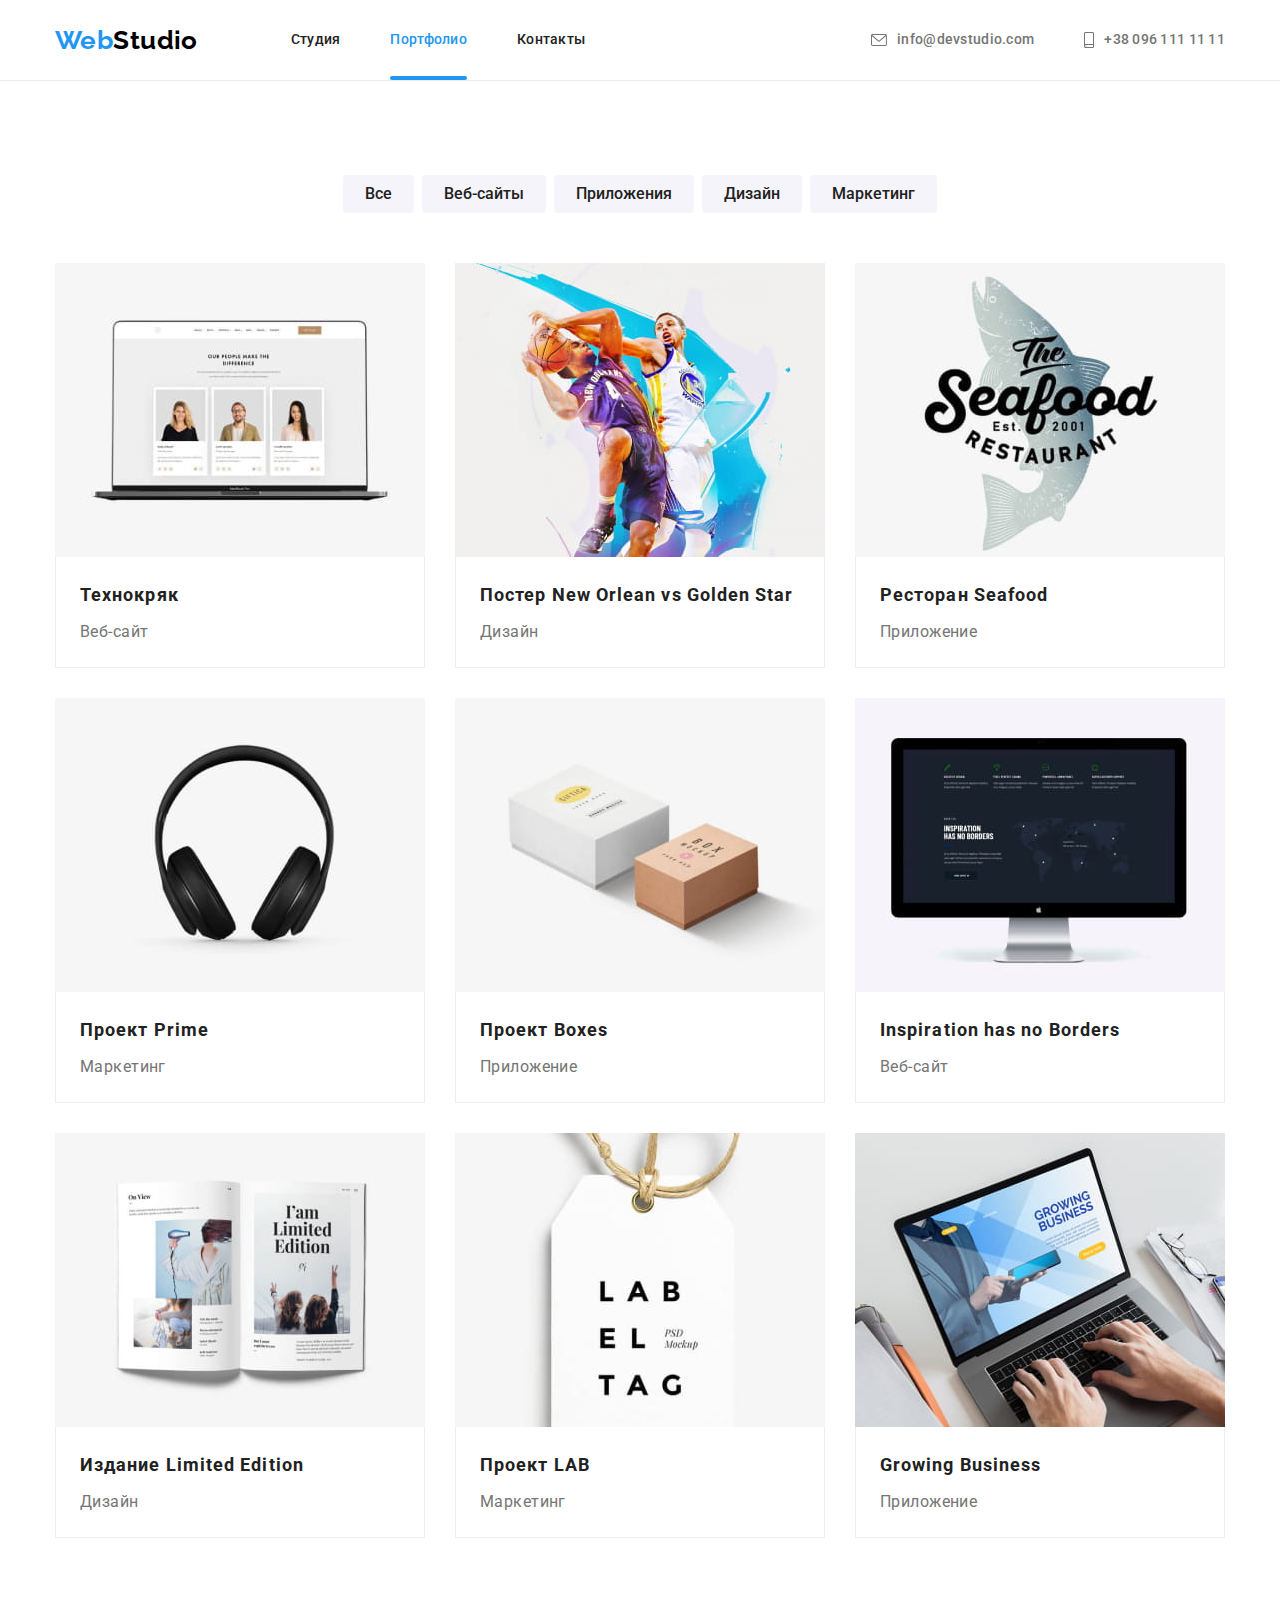
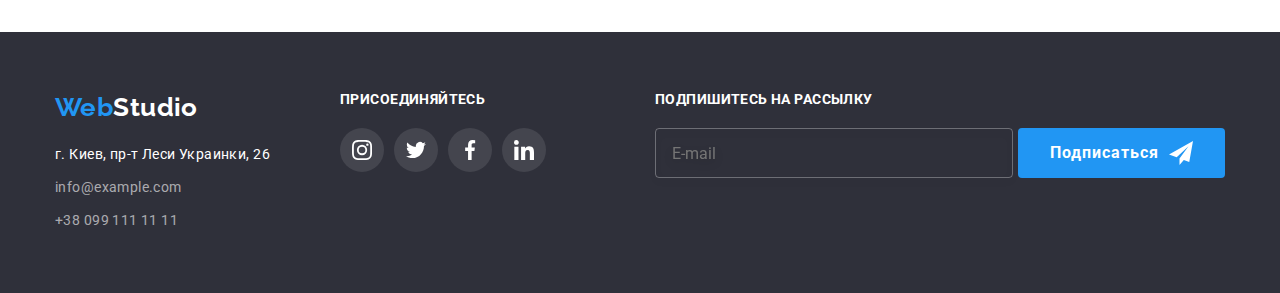
==== commit 6ebd477b: "Переименовывает имена классов тегов h2 и h3." ====
--- a/portfolio.html
+++ b/portfolio.html
@@ -126,7 +126,7 @@
                   </div>
                 </div>
                 <div class="project__label">
-                  <h3 class="project__title section__subheader">Технокряк</h3>
+                  <h3 class="project__title section__subheading">Технокряк</h3>
                   <p class="project__text section__text">Веб-сайт</p>
                 </div>
               </a>
@@ -150,7 +150,7 @@
                   </div>
                 </div>
                 <div class="project__label">
-                  <h3 class="project__title section__subheader">
+                  <h3 class="project__title section__subheading">
                     Постер <span lang="en">New Orlean vs Golden Star</span>
                   </h3>
                   <p class="project__text section__text">Дизайн</p>
@@ -176,7 +176,7 @@
                   </div>
                 </div>
                 <div class="project__label">
-                  <h3 class="project__title section__subheader">
+                  <h3 class="project__title section__subheading">
                     Ресторан <span lang="en">Seafood</span>
                   </h3>
                   <p class="project__text section__text">Приложение</p>
@@ -202,7 +202,7 @@
                   </div>
                 </div>
                 <div class="project__label">
-                  <h3 class="project__title section__subheader">
+                  <h3 class="project__title section__subheading">
                     Проект <span lang="en">Prime</span>
                   </h3>
                   <p class="project__text section__text">Маркетинг</p>
@@ -228,7 +228,7 @@
                   </div>
                 </div>
                 <div class="project__label">
-                  <h3 class="project__title section__subheader">
+                  <h3 class="project__title section__subheading">
                     Проект <span lang="en">Boxes</span>
                   </h3>
                   <p class="project__text section__text">Приложение</p>
@@ -254,7 +254,7 @@
                   </div>
                 </div>
                 <div class="project__label">
-                  <h3 class="project__title section__subheader" lang="en">
+                  <h3 class="project__title section__subheading" lang="en">
                     Inspiration has no Borders
                   </h3>
                   <p class="project__text section__text">Веб-сайт</p>
@@ -280,7 +280,7 @@
                   </div>
                 </div>
                 <div class="project__label">
-                  <h3 class="project__title section__subheader">
+                  <h3 class="project__title section__subheading">
                     Издание <span lang="en">Limited Edition</span>
                   </h3>
                   <p class="project__text section__text">Дизайн</p>
@@ -306,7 +306,7 @@
                   </div>
                 </div>
                 <div class="project__label">
-                  <h3 class="project__title section__subheader">
+                  <h3 class="project__title section__subheading">
                     Проект <span lang="en">LAB</span>
                   </h3>
                   <p class="project__text section__text">Маркетинг</p>
@@ -332,7 +332,7 @@
                   </div>
                 </div>
                 <div class="project__label">
-                  <h3 class="project__title section__subheader" lang="en">
+                  <h3 class="project__title section__subheading" lang="en">
                     Growing Business
                   </h3>
                   <p class="project__text section__text">Приложение</p>
--- a/css/main.min.css
+++ b/css/main.min.css
@@ -1,3 +1,3 @@
-.section--team{padding-top:94px;padding-bottom:94px;background-color:#f5f4fa}.section--client{padding:94px 0}.section--page-footer{padding:60px 0}.section__header{margin-top:0;margin-bottom:50px;color:#212121;font-weight:700;font-size:36px;line-height:1.17;text-align:center}.section__list{display:-webkit-box;display:-ms-flexbox;display:flex}.section__subheader{margin-top:0;margin-bottom:10px;color:#212121;font-weight:700}.section__text{margin-top:0;margin-bottom:0}.container{width:1200px;padding:0 15px;margin-left:auto;margin-right:auto}.container.main-nav{display:-webkit-box;display:-ms-flexbox;display:flex;-webkit-box-align:center;-ms-flex-align:center;align-items:center}.container.footer{display:-webkit-box;display:-ms-flexbox;display:flex}body{background-color:#fff;color:#757575;font-family:Roboto,sans-serif;font-size:14px;line-height:1.71;letter-spacing:0.03em}header{border-bottom:1px solid #ececec}img{display:block;max-width:100%;height:auto}a:active,a:focus{outline:none}button:active,button:focus{outline:none}.list{padding:0;margin:0;list-style:none}.visually-hidden{position:absolute;clip:rect(0 0 0 0);width:1px;height:1px;margin:-1px}/*! modern-normalize v1.0.0 | MIT License | https://github.com/sindresorhus/modern-normalize */*,*::before,*::after{-webkit-box-sizing:border-box;box-sizing:border-box}:root{-moz-tab-size:4;-o-tab-size:4;tab-size:4}html{line-height:1.15;-webkit-text-size-adjust:100%}body{margin:0}body{font-family:system-ui,-apple-system,"Segoe UI",Roboto,Helvetica,Arial,sans-serif,"Apple Color Emoji","Segoe UI Emoji"}hr{height:0;color:inherit}abbr[title]{-webkit-text-decoration:underline dotted;text-decoration:underline dotted}b,strong{font-weight:bolder}code,kbd,samp,pre{font-family:ui-monospace, SFMono-Regular, Consolas, 'Liberation Mono', Menlo,- monospace;font-size:1em}small{font-size:80%}sub,sup{font-size:75%;line-height:0;position:relative;vertical-align:baseline}sub{bottom:-0.25em}sup{top:-0.5em}table{text-indent:0;border-color:inherit}button,input,optgroup,select,textarea{font-family:inherit;font-size:100%;line-height:1.15;margin:0}button,select{text-transform:none}button,[type='button'],[type='reset'],[type='submit']{-webkit-appearance:button}::-moz-focus-inner{border-style:none;padding:0}:-moz-focusring{outline:1px dotted ButtonText}:-moz-ui-invalid{box-shadow:none}legend{padding:0}progress{vertical-align:baseline}::-webkit-inner-spin-button,::-webkit-outer-spin-button{height:auto}[type='search']{-webkit-appearance:textfield;outline-offset:-2px}::-webkit-search-decoration{-webkit-appearance:none}::-webkit-file-upload-button{-webkit-appearance:button;font:inherit}summary{display:list-item}.logo{color:#2196f3;font-family:Raleway,sans-serif;font-weight:700;font-size:26px;line-height:1.19;text-decoration:none}.logo__text{color:#000;padding-top:32px;padding-bottom:32px}.logo__text--inverse{color:#fff}.site-nav{display:-webkit-box;display:-ms-flexbox;display:flex}.site-nav--left{margin-left:93px}.site-nav__item:not(:first-child){margin-left:50px}.site-nav__link{position:relative;display:block;padding-top:32px;padding-bottom:32px;color:#212121;font-weight:500;line-height:1.14;letter-spacing:0.02em;text-decoration:none;-webkit-transition:color 250ms cubic-bezier(0.4, 0, 0.2, 1);transition:color 250ms cubic-bezier(0.4, 0, 0.2, 1)}.site-nav__link:hover,.site-nav__link:focus{color:#2196f3}.site-nav__link--current{color:#2196f3}.site-nav__link::after{content:'';position:absolute;bottom:0;left:0;display:inline-block;width:100%;height:4px;background-color:#2196f3;border-radius:2px;-webkit-transform:scaleX(0);transform:scaleX(0);-webkit-transition:-webkit-transform 250ms cubic-bezier(0.4, 0, 0.2, 1);transition:-webkit-transform 250ms cubic-bezier(0.4, 0, 0.2, 1);transition:transform 250ms cubic-bezier(0.4, 0, 0.2, 1);transition:transform 250ms cubic-bezier(0.4, 0, 0.2, 1), -webkit-transform 250ms cubic-bezier(0.4, 0, 0.2, 1)}.site-nav__link--current::after,.site-nav__link:focus::after,.site-nav__link:hover::after{-webkit-transform:scaleX(1);transform:scaleX(1)}.contact-list{display:-webkit-box;display:-ms-flexbox;display:flex}.contact-list--left{margin-left:auto}.contact-list--footer{display:-webkit-box;display:-ms-flexbox;display:flex;-webkit-box-orient:vertical;-webkit-box-direction:normal;-ms-flex-direction:column;flex-direction:column}.contact-list__item:nth-child(2){margin-left:50px}.contact-list__item--footer{margin-bottom:9px}.contact-list__item--footer:nth-child(2){margin-left:0;margin-bottom:0}.contact-list__link{display:-webkit-box;display:-ms-flexbox;display:flex;-webkit-box-align:center;-ms-flex-align:center;align-items:center;padding-top:32px;padding-bottom:32px;color:#757575;font-style:normal;font-weight:500;line-height:1.14;letter-spacing:0.02em;text-decoration:none;-webkit-transition:color 250ms cubic-bezier(0.4, 0, 0.2, 1);transition:color 250ms cubic-bezier(0.4, 0, 0.2, 1)}.contact-list__link:hover,.contact-list__link:focus{color:#2196f3}.contact-list__link--footer{display:inline-block;padding-top:0;padding-bottom:0;color:rgba(255,255,255,0.6);font-weight:inherit;line-height:1.71;letter-spacing:inherit}.contact-list__icon{fill:currentColor}.contact-list__icon--start{margin-right:10px}.hero{padding:200px 0;max-width:1600px;height:600px;margin-left:auto;margin-right:auto;background-color:#c4c4c4;background-image:-webkit-gradient(linear, left top, right top, from(rgba(47,48,58,0.4)), to(rgba(47,48,58,0.4))),url(../images/hero.jpg);background-image:linear-gradient(to right, rgba(47,48,58,0.4), rgba(47,48,58,0.4)),url(../images/hero.jpg);background-repeat:no-repeat;background-position:center;background-size:cover;text-align:center}.hero__header{margin-top:0;margin-bottom:30px;color:#fff;font-weight:900;font-size:44px;line-height:1.36;letter-spacing:0.06em;text-transform:uppercase}.button{display:inline-block;border-radius:4px;border-width:0;font-family:inherit;font-size:16px;text-align:center;cursor:pointer}.button--order{padding:10px 32px;color:#fff;background-color:#2196f3;font-weight:700;line-height:1.88;-webkit-box-align:center;-ms-flex-align:center;align-items:center;letter-spacing:0.06em}.button--filter{padding:6px 22px;color:#212121;background-color:#f5f4fa;font-weight:500;line-height:1.63;-webkit-transition:color 250ms cubic-bezier(0.4, 0, 0.2, 1),background-color 250ms cubic-bezier(0.4, 0, 0.2, 1),-webkit-box-shadow 250ms cubic-bezier(0.4, 0, 0.2, 1);transition:color 250ms cubic-bezier(0.4, 0, 0.2, 1),background-color 250ms cubic-bezier(0.4, 0, 0.2, 1),-webkit-box-shadow 250ms cubic-bezier(0.4, 0, 0.2, 1);transition:color 250ms cubic-bezier(0.4, 0, 0.2, 1),background-color 250ms cubic-bezier(0.4, 0, 0.2, 1),box-shadow 250ms cubic-bezier(0.4, 0, 0.2, 1);transition:color 250ms cubic-bezier(0.4, 0, 0.2, 1),background-color 250ms cubic-bezier(0.4, 0, 0.2, 1),box-shadow 250ms cubic-bezier(0.4, 0, 0.2, 1),-webkit-box-shadow 250ms cubic-bezier(0.4, 0, 0.2, 1)}.button--filter:hover,.button--filter:focus{color:#fff;background-color:#2196f3;-webkit-box-shadow:0px 3px 1px rgba(0,0,0,0.1),0px 1px 2px rgba(0,0,0,0.08),0px 2px 2px rgba(0,0,0,0.12);box-shadow:0px 3px 1px rgba(0,0,0,0.1),0px 1px 2px rgba(0,0,0,0.08),0px 2px 2px rgba(0,0,0,0.12)}.button--submit{width:200px;height:50px;margin-right:auto;margin-left:auto;padding:10px 56px;color:#fff;background-color:#2196f3;-webkit-box-shadow:0px 4px 4px rgba(0,0,0,0.15);box-shadow:0px 4px 4px rgba(0,0,0,0.15);font-weight:700;line-height:1.88;-webkit-box-align:center;-ms-flex-align:center;align-items:center;letter-spacing:0.06em}.button-close{position:absolute;top:8px;right:8px;width:30px;height:30px;margin:0;padding:0;display:-webkit-box;display:-ms-flexbox;display:flex;-webkit-box-pack:center;-ms-flex-pack:center;justify-content:center;-webkit-box-align:center;-ms-flex-align:center;align-items:center;border-radius:50%;border:1px solid rgba(0,0,0,0.1);background:#fff;cursor:pointer;-webkit-transition:fill 250ms cubic-bezier(0.4, 0, 0.2, 1);transition:fill 250ms cubic-bezier(0.4, 0, 0.2, 1)}.button-close:hover,.button-close:focus{fill:#2196f3}.button--newsletter{padding:10px 32px;color:#fff;background-color:#2196f3;font-weight:700;line-height:1.88;-webkit-box-align:center;-ms-flex-align:center;align-items:center;letter-spacing:0.06em}.button__overlay{display:-webkit-box;display:-ms-flexbox;display:flex;-webkit-box-align:center;-ms-flex-align:center;align-items:center;width:143px;height:30px}.button__icon--end{margin-left:10px}.feature{padding:94px 0}.feature__item{display:-webkit-inline-box;display:-ms-inline-flexbox;display:inline-flex;-webkit-box-orient:vertical;-webkit-box-direction:normal;-ms-flex-direction:column;flex-direction:column;width:270px}.feature__item:not(:first-child){margin-left:30px}.feature__card{display:-webkit-box;display:-ms-flexbox;display:flex;-webkit-box-pack:center;-ms-flex-pack:center;justify-content:center;-webkit-box-align:center;-ms-flex-align:center;align-items:center;height:120px;background-color:#f5f4fa;margin-bottom:30px;border-radius:4px}.feature__icon{height:70px;width:70px}.feature__title{font-size:14px;line-height:1.14;text-transform:uppercase}.service{padding-bottom:94px}.service__list{-webkit-box-pack:justify;-ms-flex-pack:justify;justify-content:space-between}.service__item{position:relative}.service__label{position:absolute;left:0;bottom:0;display:-webkit-box;display:-ms-flexbox;display:flex;-webkit-box-pack:center;-ms-flex-pack:center;justify-content:center;-webkit-box-align:center;-ms-flex-align:center;align-items:center;width:100%;height:70px;background-color:rgba(47,48,58,0.8)}.service__text{color:#fff;font-weight:700;line-height:1.14;text-align:center;text-transform:uppercase}.team__member{padding-bottom:30px;width:270px;background-color:#fff;-webkit-box-shadow:0px 1px 3px rgba(0,0,0,0.12),0px 1px 1px rgba(0,0,0,0.14),0px 2px 1px rgba(0,0,0,0.2);box-shadow:0px 1px 3px rgba(0,0,0,0.12),0px 1px 1px rgba(0,0,0,0.14),0px 2px 1px rgba(0,0,0,0.2);border-radius:0px 0px 4px 4px}.team__member:not(:first-child){margin-left:30px}.team__member-img{margin-bottom:30px}.team__member-name{font-weight:500;font-size:16px;line-height:1.19;text-align:center}.team__member-spec{font-size:16px;line-height:1.19;text-align:center;margin-bottom:16px}.social__content{display:-webkit-inline-box;display:-ms-inline-flexbox;display:inline-flex;-webkit-box-orient:vertical;-webkit-box-direction:normal;-ms-flex-direction:column;flex-direction:column;width:206px;height:80px;margin-left:70px}.social__label{margin-bottom:20px;color:#fff;font-weight:bold;line-height:1.14;text-transform:uppercase}.social__list{display:-webkit-box;display:-ms-flexbox;display:flex;-webkit-box-pack:center;-ms-flex-pack:center;justify-content:center}.social__list--footer{-webkit-box-pack:justify;-ms-flex-pack:justify;justify-content:space-between}.social__item:not(:first-child){margin-left:10px}.social__link{display:-webkit-inline-box;display:-ms-inline-flexbox;display:inline-flex;-webkit-box-pack:center;-ms-flex-pack:center;justify-content:center;-webkit-box-align:center;-ms-flex-align:center;align-items:center;width:44px;height:44px;color:#afb1b8;background-color:transparent;border-radius:50%;-webkit-transition:color 250ms cubic-bezier(0.4, 0, 0.2, 1),background-color 250ms cubic-bezier(0.4, 0, 0.2, 1);transition:color 250ms cubic-bezier(0.4, 0, 0.2, 1),background-color 250ms cubic-bezier(0.4, 0, 0.2, 1)}.social__link:hover,.social__link:focus{color:#fff;background-color:#2196f3}.social__link--footer{color:#fff;background-color:rgba(255,255,255,0.1);border-radius:50%;-webkit-transition:background-color 250ms cubic-bezier(0.4, 0, 0.2, 1);transition:background-color 250ms cubic-bezier(0.4, 0, 0.2, 1)}.social__link--footer:hover,.social__link--footer:focus{background-color:#2196f3}.social__icon{width:20px;height:20px;fill:currentColor}.social__icon--footer{width:20px;height:20px;fill:currentColor}.client__list{display:-webkit-box;display:-ms-flexbox;display:flex;-webkit-box-pack:justify;-ms-flex-pack:justify;justify-content:space-between}.client__link{display:-webkit-inline-box;display:-ms-inline-flexbox;display:inline-flex;-webkit-box-pack:center;-ms-flex-pack:center;justify-content:center;-webkit-box-align:center;-ms-flex-align:center;align-items:center;width:170px;height:90px;color:#afb1b8;border:1px solid #afb1b8;-webkit-box-sizing:border-box;box-sizing:border-box;border-radius:4px;-webkit-transition:color 250ms cubic-bezier(0.4, 0, 0.2, 1),border 250ms cubic-bezier(0.4, 0, 0.2, 1);transition:color 250ms cubic-bezier(0.4, 0, 0.2, 1),border 250ms cubic-bezier(0.4, 0, 0.2, 1)}.client__link:hover,.client__link:focus{color:#2196f3;border:1px solid #2196f3}.client__icon{fill:currentColor}.backdrop{position:fixed;top:0;left:0;width:100%;height:100%;background-color:rgba(0,0,0,0.2);opacity:1;-webkit-transition:opacity 250ms cubic-bezier(0.4, 0, 0.2, 1);transition:opacity 250ms cubic-bezier(0.4, 0, 0.2, 1)}.backdrop--hidden{opacity:0;pointer-events:none}.backdrop__modal{position:absolute;top:50%;left:50%;min-width:528px;min-height:581px;-webkit-transform:translate(-50%, -50%) scale(1);transform:translate(-50%, -50%) scale(1);-webkit-transition:-webkit-transform 250ms cubic-bezier(0.4, 0, 0.2, 1);transition:-webkit-transform 250ms cubic-bezier(0.4, 0, 0.2, 1);transition:transform 250ms cubic-bezier(0.4, 0, 0.2, 1);transition:transform 250ms cubic-bezier(0.4, 0, 0.2, 1), -webkit-transform 250ms cubic-bezier(0.4, 0, 0.2, 1)}.backdrop--hidden .backdrop__modal{-webkit-transform:translate(-50%, -50%) scale(1.1);transform:translate(-50%, -50%) scale(1.1)}.project{padding-top:94px;padding-bottom:94px}.project__item{position:relative;overflow:hidden}.project__description{position:absolute;top:0;left:0;width:100%;height:100%;padding:63px 24px;background-color:rgba(33,150,243,0.9);-webkit-transform:translateY(100%);transform:translateY(100%)}.project__description-text{color:#fff;font-size:18px;line-height:1.56}.project__label{padding:20px 24px;border:1px solid #eeeeee;border-top:none;-webkit-box-sizing:border-box;box-sizing:border-box}.project__title{margin-bottom:4px;font-size:18px;line-height:2;letter-spacing:0.06em}.project__text{color:#757575;font-size:16px;line-height:1.88}.page-footer{background-color:#2f303a}.page-footer__content{display:-webkit-inline-box;display:-ms-inline-flexbox;display:inline-flex;-webkit-box-orient:vertical;-webkit-box-direction:normal;-ms-flex-direction:column;flex-direction:column}.page-footer__logo{display:inline-block;margin-bottom:20px}.address{display:inline-block;margin-bottom:9px;color:#fff;font-style:normal}.newsletter-form{width:570px;height:86px}.newsletter-form--left{margin-left:auto}.newsletter-form__label{margin-bottom:20px;color:#fff;font-weight:bold;line-height:1.14;text-transform:uppercase}.form{display:-webkit-box;display:-ms-flexbox;display:flex;-webkit-box-pack:justify;-ms-flex-pack:justify;justify-content:space-between}.form__input{width:358px;height:50px;background-color:inherit;border:1px solid rgba(255,255,255,0.3);-webkit-filter:drop-shadow(0px 4px 4px rgba(0,0,0,0.15));filter:drop-shadow(0px 4px 4px rgba(0,0,0,0.15));border-radius:4px;outline:none}.form__input[placeholder]{display:-webkit-box;display:-ms-flexbox;display:flex;-webkit-box-align:center;-ms-flex-align:center;align-items:center;padding:15px 16px;color:rgba(255,255,255,0.6);font-size:16px;line-height:1.25}.filters{display:-webkit-box;display:-ms-flexbox;display:flex;-webkit-box-align:start;-ms-flex-align:start;align-items:flex-start;-webkit-box-pack:center;-ms-flex-pack:center;justify-content:center;margin-bottom:50px}.filters__item:not(:first-child){margin-left:8px}.card-set{-ms-flex-wrap:wrap;flex-wrap:wrap}.card-set__item{margin-left:30px;margin-bottom:30px;width:370px;background:#fff}.card-set__item:nth-child(3n+1){margin-left:0}.card-set__item:nth-last-child(-n+3){margin-bottom:0}.card-set__link{display:block;text-decoration:none;-webkit-transition:-webkit-box-shadow 250ms cubic-bezier(0.4, 0, 0.2, 1);transition:-webkit-box-shadow 250ms cubic-bezier(0.4, 0, 0.2, 1);transition:box-shadow 250ms cubic-bezier(0.4, 0, 0.2, 1);transition:box-shadow 250ms cubic-bezier(0.4, 0, 0.2, 1), -webkit-box-shadow 250ms cubic-bezier(0.4, 0, 0.2, 1)}.card-set__link:hover,.card-set__link:focus{-webkit-box-shadow:0px 1px 1px rgba(0,0,0,0.12),0px 4px 4px rgba(0,0,0,0.06),1px 4px 6px rgba(0,0,0,0.16);box-shadow:0px 1px 1px rgba(0,0,0,0.12),0px 4px 4px rgba(0,0,0,0.06),1px 4px 6px rgba(0,0,0,0.16)}.card-set__link .project__description{-webkit-transition:-webkit-transform 250ms cubic-bezier(0.4, 0, 0.2, 1);transition:-webkit-transform 250ms cubic-bezier(0.4, 0, 0.2, 1);transition:transform 250ms cubic-bezier(0.4, 0, 0.2, 1);transition:transform 250ms cubic-bezier(0.4, 0, 0.2, 1), -webkit-transform 250ms cubic-bezier(0.4, 0, 0.2, 1)}.card-set__link:focus .project__description,.card-set__link:hover .project__description{-webkit-transform:translateY(0);transform:translateY(0)}.form-modal{display:-webkit-box;display:-ms-flexbox;display:flex;-webkit-box-orient:vertical;-webkit-box-direction:normal;-ms-flex-direction:column;flex-direction:column;padding:40px;background-color:#fff;-webkit-box-shadow:0px 1px 3px rgba(0,0,0,0.12),0px 1px 1px rgba(0,0,0,0.14),0px 2px 1px rgba(0,0,0,0.2);box-shadow:0px 1px 3px rgba(0,0,0,0.12),0px 1px 1px rgba(0,0,0,0.14),0px 2px 1px rgba(0,0,0,0.2);border-radius:4px}.form-modal__label{margin-bottom:12px;font-size:20px;line-height:1.15;text-align:center}.form-field{display:-webkit-box;display:-ms-flexbox;display:flex;-webkit-box-orient:vertical;-webkit-box-direction:normal;-ms-flex-direction:column;flex-direction:column;margin-bottom:10px}.form-field:nth-last-child(3){margin-bottom:20px}.form-field__label{margin-bottom:4px;font-size:12px;line-height:1.17;letter-spacing:0.01em}.field{position:relative}.field__input{width:100%;height:40px;padding:12px 42px;border:1px solid rgba(33,33,33,0.2);border-radius:4px;outline:none;-webkit-transition:border-color 250ms cubic-bezier(0.4, 0, 0.2, 1);transition:border-color 250ms cubic-bezier(0.4, 0, 0.2, 1)}.field__input:focus+.field__icon,.field__input:focus{fill:#2196f3;border-color:#2196f3}.field__icon{position:absolute;top:50%;left:15px;-webkit-transform:translateY(-50%);transform:translateY(-50%);-webkit-transition:fill 250ms cubic-bezier(0.4, 0, 0.2, 1);transition:fill 250ms cubic-bezier(0.4, 0, 0.2, 1)}.form-field__textarea{padding:12px 16px;height:120px;border:1px solid rgba(33,33,33,0.2);border-radius:4px;outline:none;-webkit-transition:border-color 250ms cubic-bezier(0.4, 0, 0.2, 1);transition:border-color 250ms cubic-bezier(0.4, 0, 0.2, 1)}.form-field__textarea[placeholder]{font-size:12px;line-height:1.67;letter-spacing:0.01em;color:rgba(117,117,117,0.5)}.form-field__textarea:focus{border-color:#2196f3}.checkbox{display:-webkit-box;display:-ms-flexbox;display:flex;-webkit-box-align:center;-ms-flex-align:center;align-items:center;margin-right:auto;margin-left:auto;margin-bottom:30px}.checkbox__label{display:-webkit-box;display:-ms-flexbox;display:flex;-webkit-box-align:center;-ms-flex-align:center;align-items:center;padding-left:24px}.checkbox__link{color:#2196f3;text-decoration-skip-ink:none}.checkbox__icon{position:absolute;width:16px;height:15px;margin-left:-24px;background-image:url(../images/check-off.svg);border-radius:2px}.checkbox__input:checked+.checkbox__icon{background-color:#2196f3;background-image:url(../images/check-on.svg)}
+.section--team{padding-top:94px;padding-bottom:94px;background-color:#f5f4fa}.section--client{padding:94px 0}.section--page-footer{padding:60px 0}.section__heading{margin-top:0;margin-bottom:50px;color:#212121;font-weight:700;font-size:36px;line-height:1.17;text-align:center}.section__list{display:-webkit-box;display:-ms-flexbox;display:flex}.section__subheading{margin-top:0;margin-bottom:10px;color:#212121;font-weight:700}.section__text{margin-top:0;margin-bottom:0}.container{width:1200px;padding:0 15px;margin-left:auto;margin-right:auto}.container.main-nav{display:-webkit-box;display:-ms-flexbox;display:flex;-webkit-box-align:center;-ms-flex-align:center;align-items:center}.container.footer{display:-webkit-box;display:-ms-flexbox;display:flex}.list{padding:0;margin:0;list-style:none}.visually-hidden{position:absolute;clip:rect(0 0 0 0);width:1px;height:1px;margin:-1px}/*! modern-normalize v1.0.0 | MIT License | https://github.com/sindresorhus/modern-normalize */*,*::before,*::after{-webkit-box-sizing:border-box;box-sizing:border-box}:root{-moz-tab-size:4;-o-tab-size:4;tab-size:4}html{line-height:1.15;-webkit-text-size-adjust:100%}body{margin:0}body{font-family:system-ui,-apple-system,"Segoe UI",Roboto,Helvetica,Arial,sans-serif,"Apple Color Emoji","Segoe UI Emoji"}hr{height:0;color:inherit}abbr[title]{-webkit-text-decoration:underline dotted;text-decoration:underline dotted}b,strong{font-weight:bolder}code,kbd,samp,pre{font-family:ui-monospace, SFMono-Regular, Consolas, 'Liberation Mono', Menlo,+ monospace;font-size:1em}small{font-size:80%}sub,sup{font-size:75%;line-height:0;position:relative;vertical-align:baseline}sub{bottom:-0.25em}sup{top:-0.5em}table{text-indent:0;border-color:inherit}button,input,optgroup,select,textarea{font-family:inherit;font-size:100%;line-height:1.15;margin:0}button,select{text-transform:none}button,[type='button'],[type='reset'],[type='submit']{-webkit-appearance:button}::-moz-focus-inner{border-style:none;padding:0}:-moz-focusring{outline:1px dotted ButtonText}:-moz-ui-invalid{box-shadow:none}legend{padding:0}progress{vertical-align:baseline}::-webkit-inner-spin-button,::-webkit-outer-spin-button{height:auto}[type='search']{-webkit-appearance:textfield;outline-offset:-2px}::-webkit-search-decoration{-webkit-appearance:none}::-webkit-file-upload-button{-webkit-appearance:button;font:inherit}summary{display:list-item}body{background-color:#fff;color:#757575;font-family:Roboto,sans-serif;font-size:14px;line-height:1.71;letter-spacing:0.03em}header{border-bottom:1px solid #ececec}img{display:block;max-width:100%;height:auto}a:active,a:focus{outline:none}button:active,button:focus{outline:none}.site-nav{display:-webkit-box;display:-ms-flexbox;display:flex}.site-nav--left{margin-left:93px}.site-nav__item:not(:first-child){margin-left:50px}.site-nav__link{position:relative;display:block;padding-top:32px;padding-bottom:32px;color:#212121;font-weight:500;line-height:1.14;letter-spacing:0.02em;text-decoration:none;-webkit-transition:color 250ms cubic-bezier(0.4, 0, 0.2, 1);transition:color 250ms cubic-bezier(0.4, 0, 0.2, 1)}.site-nav__link:hover,.site-nav__link:focus{color:#2196f3}.site-nav__link::after{content:'';position:absolute;bottom:0;left:0;display:inline-block;width:100%;height:4px;background-color:#2196f3;border-radius:2px;-webkit-transform:scaleX(0);transform:scaleX(0);-webkit-transition:-webkit-transform 250ms cubic-bezier(0.4, 0, 0.2, 1);transition:-webkit-transform 250ms cubic-bezier(0.4, 0, 0.2, 1);transition:transform 250ms cubic-bezier(0.4, 0, 0.2, 1);transition:transform 250ms cubic-bezier(0.4, 0, 0.2, 1), -webkit-transform 250ms cubic-bezier(0.4, 0, 0.2, 1)}.site-nav__link:focus::after,.site-nav__link:hover::after{-webkit-transform:scaleX(1);transform:scaleX(1)}.site-nav__link--current{color:#2196f3}.site-nav__link--current::after{-webkit-transform:scaleX(1);transform:scaleX(1)}.logo{color:#2196f3;font-family:Raleway,sans-serif;font-weight:700;font-size:26px;line-height:1.19;text-decoration:none}.logo__text{color:#000;padding-top:32px;padding-bottom:32px}.logo__text--inverse{color:#fff}.contact-list{display:-webkit-box;display:-ms-flexbox;display:flex}.contact-list--left{margin-left:auto}.contact-list--footer{display:-webkit-box;display:-ms-flexbox;display:flex;-webkit-box-orient:vertical;-webkit-box-direction:normal;-ms-flex-direction:column;flex-direction:column}.contact-list__item:nth-child(2){margin-left:50px}.contact-list__item--footer{margin-bottom:9px}.contact-list__item--footer:nth-child(2){margin-left:0;margin-bottom:0}.contact-list__link{display:-webkit-box;display:-ms-flexbox;display:flex;-webkit-box-align:center;-ms-flex-align:center;align-items:center;padding-top:32px;padding-bottom:32px;color:#757575;font-style:normal;font-weight:500;line-height:1.14;letter-spacing:0.02em;text-decoration:none;-webkit-transition:color 250ms cubic-bezier(0.4, 0, 0.2, 1);transition:color 250ms cubic-bezier(0.4, 0, 0.2, 1)}.contact-list__link:hover,.contact-list__link:focus{color:#2196f3}.contact-list__link--footer{display:inline-block;padding-top:0;padding-bottom:0;color:rgba(255,255,255,0.6);font-weight:inherit;line-height:1.71;letter-spacing:inherit}.contact-list__icon{fill:currentColor}.contact-list__icon--start{margin-right:10px}.hero{padding:200px 0;max-width:1600px;height:600px;margin-left:auto;margin-right:auto;background-color:#c4c4c4;background-image:-webkit-gradient(linear, left top, right top, from(rgba(47,48,58,0.4)), to(rgba(47,48,58,0.4))),url(../images/hero.jpg);background-image:linear-gradient(to right, rgba(47,48,58,0.4), rgba(47,48,58,0.4)),url(../images/hero.jpg);background-repeat:no-repeat;background-position:center;background-size:cover;text-align:center}.hero__heading{margin-top:0;margin-bottom:30px;color:#fff;font-weight:900;font-size:44px;line-height:1.36;letter-spacing:0.06em;text-transform:uppercase}.button{display:inline-block;border-radius:4px;border-width:0;font-family:inherit;font-size:16px;font-weight:700;line-height:1.88;text-align:center;cursor:pointer}.button--order{padding:10px 32px;color:#fff;background-color:#2196f3;-webkit-box-align:center;-ms-flex-align:center;align-items:center;letter-spacing:0.06em}.button--submit{width:200px;height:50px;margin-right:auto;margin-left:auto;padding:10px 56px;color:#fff;background-color:#2196f3;-webkit-box-shadow:0px 4px 4px rgba(0,0,0,0.15);box-shadow:0px 4px 4px rgba(0,0,0,0.15);-webkit-box-align:center;-ms-flex-align:center;align-items:center;letter-spacing:0.06em}.button--newsletter{padding:10px 32px;color:#fff;background-color:#2196f3;-webkit-box-align:center;-ms-flex-align:center;align-items:center;letter-spacing:0.06em}.button--filter{padding:6px 22px;color:#212121;background-color:#f5f4fa;font-weight:500;line-height:1.63;-webkit-transition:color 250ms cubic-bezier(0.4, 0, 0.2, 1),background-color 250ms cubic-bezier(0.4, 0, 0.2, 1),-webkit-box-shadow 250ms cubic-bezier(0.4, 0, 0.2, 1);transition:color 250ms cubic-bezier(0.4, 0, 0.2, 1),background-color 250ms cubic-bezier(0.4, 0, 0.2, 1),-webkit-box-shadow 250ms cubic-bezier(0.4, 0, 0.2, 1);transition:color 250ms cubic-bezier(0.4, 0, 0.2, 1),background-color 250ms cubic-bezier(0.4, 0, 0.2, 1),box-shadow 250ms cubic-bezier(0.4, 0, 0.2, 1);transition:color 250ms cubic-bezier(0.4, 0, 0.2, 1),background-color 250ms cubic-bezier(0.4, 0, 0.2, 1),box-shadow 250ms cubic-bezier(0.4, 0, 0.2, 1),-webkit-box-shadow 250ms cubic-bezier(0.4, 0, 0.2, 1)}.button--filter:hover,.button--filter:focus{color:#fff;background-color:#2196f3;-webkit-box-shadow:0px 3px 1px rgba(0,0,0,0.1),0px 1px 2px rgba(0,0,0,0.08),0px 2px 2px rgba(0,0,0,0.12);box-shadow:0px 3px 1px rgba(0,0,0,0.1),0px 1px 2px rgba(0,0,0,0.08),0px 2px 2px rgba(0,0,0,0.12)}.button-close{position:absolute;top:8px;right:8px;width:30px;height:30px;margin:0;padding:0;display:-webkit-box;display:-ms-flexbox;display:flex;-webkit-box-pack:center;-ms-flex-pack:center;justify-content:center;-webkit-box-align:center;-ms-flex-align:center;align-items:center;border-radius:50%;border:1px solid rgba(0,0,0,0.1);background:#fff;cursor:pointer;-webkit-transition:fill 250ms cubic-bezier(0.4, 0, 0.2, 1);transition:fill 250ms cubic-bezier(0.4, 0, 0.2, 1)}.button-close:hover,.button-close:focus{fill:#2196f3}.button__overlay{display:-webkit-box;display:-ms-flexbox;display:flex;-webkit-box-align:center;-ms-flex-align:center;align-items:center;width:143px;height:30px}.button__icon--end{margin-left:10px}.feature{padding:94px 0}.feature__card{display:-webkit-box;display:-ms-flexbox;display:flex;-webkit-box-pack:center;-ms-flex-pack:center;justify-content:center;-webkit-box-align:center;-ms-flex-align:center;align-items:center;height:120px;background-color:#f5f4fa;margin-bottom:30px;border-radius:4px}.feature__icon{height:70px;width:70px}.feature__title{font-size:14px;line-height:1.14;text-transform:uppercase}.feature__item{display:-webkit-inline-box;display:-ms-inline-flexbox;display:inline-flex;-webkit-box-orient:vertical;-webkit-box-direction:normal;-ms-flex-direction:column;flex-direction:column;width:270px}.feature__item:not(:first-child){margin-left:30px}.service{padding-bottom:94px}.service__list{-webkit-box-pack:justify;-ms-flex-pack:justify;justify-content:space-between}.service__item{position:relative}.service__label{position:absolute;left:0;bottom:0;display:-webkit-box;display:-ms-flexbox;display:flex;-webkit-box-pack:center;-ms-flex-pack:center;justify-content:center;-webkit-box-align:center;-ms-flex-align:center;align-items:center;width:100%;height:70px;background-color:rgba(47,48,58,0.8)}.service__text{color:#fff;font-weight:700;line-height:1.14;text-align:center;text-transform:uppercase}.team__member{padding-bottom:30px;width:270px;background-color:#fff;-webkit-box-shadow:0px 1px 3px rgba(0,0,0,0.12),0px 1px 1px rgba(0,0,0,0.14),0px 2px 1px rgba(0,0,0,0.2);box-shadow:0px 1px 3px rgba(0,0,0,0.12),0px 1px 1px rgba(0,0,0,0.14),0px 2px 1px rgba(0,0,0,0.2);border-radius:0px 0px 4px 4px}.team__member:not(:first-child){margin-left:30px}.team__member-img{margin-bottom:30px}.team__member-name{font-weight:500;font-size:16px;line-height:1.19;text-align:center}.team__member-spec{font-size:16px;line-height:1.19;text-align:center;margin-bottom:16px}.social__content{display:-webkit-inline-box;display:-ms-inline-flexbox;display:inline-flex;-webkit-box-orient:vertical;-webkit-box-direction:normal;-ms-flex-direction:column;flex-direction:column;width:206px;height:80px;margin-left:70px}.social__label{margin-bottom:20px;color:#fff;font-weight:bold;line-height:1.14;text-transform:uppercase}.social__list{display:-webkit-box;display:-ms-flexbox;display:flex;-webkit-box-pack:center;-ms-flex-pack:center;justify-content:center}.social__list--footer{-webkit-box-pack:justify;-ms-flex-pack:justify;justify-content:space-between}.social__item:not(:first-child){margin-left:10px}.social__link{display:-webkit-inline-box;display:-ms-inline-flexbox;display:inline-flex;-webkit-box-pack:center;-ms-flex-pack:center;justify-content:center;-webkit-box-align:center;-ms-flex-align:center;align-items:center;width:44px;height:44px;color:#afb1b8;background-color:transparent;border-radius:50%;-webkit-transition:color 250ms cubic-bezier(0.4, 0, 0.2, 1),background-color 250ms cubic-bezier(0.4, 0, 0.2, 1);transition:color 250ms cubic-bezier(0.4, 0, 0.2, 1),background-color 250ms cubic-bezier(0.4, 0, 0.2, 1)}.social__link:hover,.social__link:focus{color:#fff;background-color:#2196f3}.social__link--footer{color:#fff;background-color:rgba(255,255,255,0.1);border-radius:50%;-webkit-transition:background-color 250ms cubic-bezier(0.4, 0, 0.2, 1);transition:background-color 250ms cubic-bezier(0.4, 0, 0.2, 1)}.social__link--footer:hover,.social__link--footer:focus{background-color:#2196f3}.social__icon{width:20px;height:20px;fill:currentColor}.social__icon--footer{width:20px;height:20px;fill:currentColor}.client__list{display:-webkit-box;display:-ms-flexbox;display:flex;-webkit-box-pack:justify;-ms-flex-pack:justify;justify-content:space-between}.client__icon{fill:currentColor}.client__link{display:-webkit-inline-box;display:-ms-inline-flexbox;display:inline-flex;-webkit-box-pack:center;-ms-flex-pack:center;justify-content:center;-webkit-box-align:center;-ms-flex-align:center;align-items:center;width:170px;height:90px;color:#afb1b8;border:1px solid #afb1b8;-webkit-box-sizing:border-box;box-sizing:border-box;border-radius:4px;-webkit-transition:color 250ms cubic-bezier(0.4, 0, 0.2, 1),border 250ms cubic-bezier(0.4, 0, 0.2, 1);transition:color 250ms cubic-bezier(0.4, 0, 0.2, 1),border 250ms cubic-bezier(0.4, 0, 0.2, 1)}.client__link:hover,.client__link:focus{color:#2196f3;border:1px solid #2196f3}.page-footer{background-color:#2f303a}.page-footer__content{display:-webkit-inline-box;display:-ms-inline-flexbox;display:inline-flex;-webkit-box-orient:vertical;-webkit-box-direction:normal;-ms-flex-direction:column;flex-direction:column}.page-footer__logo{display:inline-block;margin-bottom:20px}.address{display:inline-block;margin-bottom:9px;color:#fff;font-style:normal}.newsletter-form{width:570px;height:86px}.newsletter-form--left{margin-left:auto}.newsletter-form__label{margin-bottom:20px;color:#fff;font-weight:bold;line-height:1.14;text-transform:uppercase}.form{display:-webkit-box;display:-ms-flexbox;display:flex;-webkit-box-pack:justify;-ms-flex-pack:justify;justify-content:space-between}.form__input{width:358px;height:50px;background-color:inherit;border:1px solid rgba(255,255,255,0.3);-webkit-filter:drop-shadow(0px 4px 4px rgba(0,0,0,0.15));filter:drop-shadow(0px 4px 4px rgba(0,0,0,0.15));border-radius:4px;outline:none}.form__input[placeholder]{display:-webkit-box;display:-ms-flexbox;display:flex;-webkit-box-align:center;-ms-flex-align:center;align-items:center;padding:15px 16px;color:rgba(255,255,255,0.6);font-size:16px;line-height:1.25}.backdrop{position:fixed;top:0;left:0;width:100%;height:100%;background-color:rgba(0,0,0,0.2);opacity:1;-webkit-transition:opacity 250ms cubic-bezier(0.4, 0, 0.2, 1);transition:opacity 250ms cubic-bezier(0.4, 0, 0.2, 1)}.backdrop--hidden{opacity:0;pointer-events:none}.backdrop--hidden__modal{-webkit-transform:translate(-50%, -50%) scale(1.1);transform:translate(-50%, -50%) scale(1.1)}.backdrop__modal{position:absolute;top:50%;left:50%;min-width:528px;min-height:581px;-webkit-transform:translate(-50%, -50%) scale(1);transform:translate(-50%, -50%) scale(1);-webkit-transition:-webkit-transform 250ms cubic-bezier(0.4, 0, 0.2, 1);transition:-webkit-transform 250ms cubic-bezier(0.4, 0, 0.2, 1);transition:transform 250ms cubic-bezier(0.4, 0, 0.2, 1);transition:transform 250ms cubic-bezier(0.4, 0, 0.2, 1), -webkit-transform 250ms cubic-bezier(0.4, 0, 0.2, 1)}.form-modal{display:-webkit-box;display:-ms-flexbox;display:flex;-webkit-box-orient:vertical;-webkit-box-direction:normal;-ms-flex-direction:column;flex-direction:column;padding:40px;background-color:#fff;-webkit-box-shadow:0px 1px 3px rgba(0,0,0,0.12),0px 1px 1px rgba(0,0,0,0.14),0px 2px 1px rgba(0,0,0,0.2);box-shadow:0px 1px 3px rgba(0,0,0,0.12),0px 1px 1px rgba(0,0,0,0.14),0px 2px 1px rgba(0,0,0,0.2);border-radius:4px}.form-modal__label{margin-bottom:12px;font-size:20px;line-height:1.15;text-align:center}.form-field{display:-webkit-box;display:-ms-flexbox;display:flex;-webkit-box-orient:vertical;-webkit-box-direction:normal;-ms-flex-direction:column;flex-direction:column;margin-bottom:10px}.form-field:nth-last-child(3){margin-bottom:20px}.form-field__label{margin-bottom:4px;font-size:12px;line-height:1.17;letter-spacing:0.01em}.form-field__textarea{padding:12px 16px;height:120px;border:1px solid rgba(33,33,33,0.2);border-radius:4px;outline:none;-webkit-transition:border-color 250ms cubic-bezier(0.4, 0, 0.2, 1);transition:border-color 250ms cubic-bezier(0.4, 0, 0.2, 1)}.form-field__textarea[placeholder]{font-size:12px;line-height:1.67;letter-spacing:0.01em;color:rgba(117,117,117,0.5)}.form-field__textarea:focus{border-color:#2196f3}.field{position:relative}.field__input{width:100%;height:40px;padding:12px 42px;border:1px solid rgba(33,33,33,0.2);border-radius:4px;outline:none;-webkit-transition:border-color 250ms cubic-bezier(0.4, 0, 0.2, 1);transition:border-color 250ms cubic-bezier(0.4, 0, 0.2, 1)}.field__input:focus+.field__icon,.field__input:focus{fill:#2196f3;border-color:#2196f3}.field__icon{position:absolute;top:50%;left:15px;-webkit-transform:translateY(-50%);transform:translateY(-50%);-webkit-transition:fill 250ms cubic-bezier(0.4, 0, 0.2, 1);transition:fill 250ms cubic-bezier(0.4, 0, 0.2, 1)}.checkbox{display:-webkit-box;display:-ms-flexbox;display:flex;-webkit-box-align:center;-ms-flex-align:center;align-items:center;margin-right:auto;margin-left:auto;margin-bottom:30px}.checkbox__label{display:-webkit-box;display:-ms-flexbox;display:flex;-webkit-box-align:center;-ms-flex-align:center;align-items:center;padding-left:24px}.checkbox__link{color:#2196f3;text-decoration-skip-ink:none}.checkbox__icon{position:absolute;width:16px;height:15px;margin-left:-24px;background-image:url(../images/check-off.svg);border-radius:2px}.checkbox__input:checked+.checkbox__icon{background-color:#2196f3;background-image:url(../images/check-on.svg)}.portfolio{padding-top:94px;padding-bottom:94px}.filters{display:-webkit-box;display:-ms-flexbox;display:flex;-webkit-box-align:start;-ms-flex-align:start;align-items:flex-start;-webkit-box-pack:center;-ms-flex-pack:center;justify-content:center;margin-bottom:50px}.filters__item:not(:first-child){margin-left:8px}.card-set{-ms-flex-wrap:wrap;flex-wrap:wrap}.card-set__item{margin-left:30px;margin-bottom:30px;width:370px;background:#fff}.card-set__item:nth-child(3n+1){margin-left:0}.card-set__item:nth-last-child(-n+3){margin-bottom:0}.card-set__link{display:block;text-decoration:none;-webkit-transition:-webkit-box-shadow 250ms cubic-bezier(0.4, 0, 0.2, 1);transition:-webkit-box-shadow 250ms cubic-bezier(0.4, 0, 0.2, 1);transition:box-shadow 250ms cubic-bezier(0.4, 0, 0.2, 1);transition:box-shadow 250ms cubic-bezier(0.4, 0, 0.2, 1), -webkit-box-shadow 250ms cubic-bezier(0.4, 0, 0.2, 1)}.card-set__link:hover,.card-set__link:focus{-webkit-box-shadow:0px 1px 1px rgba(0,0,0,0.12),0px 4px 4px rgba(0,0,0,0.06),1px 4px 6px rgba(0,0,0,0.16);box-shadow:0px 1px 1px rgba(0,0,0,0.12),0px 4px 4px rgba(0,0,0,0.06),1px 4px 6px rgba(0,0,0,0.16)}.card-set__link .project__description{-webkit-transition:-webkit-transform 250ms cubic-bezier(0.4, 0, 0.2, 1);transition:-webkit-transform 250ms cubic-bezier(0.4, 0, 0.2, 1);transition:transform 250ms cubic-bezier(0.4, 0, 0.2, 1);transition:transform 250ms cubic-bezier(0.4, 0, 0.2, 1), -webkit-transform 250ms cubic-bezier(0.4, 0, 0.2, 1)}.card-set__link:focus .project__description,.card-set__link:hover .project__description{-webkit-transform:translateY(0);transform:translateY(0)}.project__item{position:relative;overflow:hidden}.project__description{position:absolute;top:0;left:0;width:100%;height:100%;padding:63px 24px;background-color:rgba(33,150,243,0.9);-webkit-transform:translateY(100%);transform:translateY(100%)}.project__description-text{color:#fff;font-size:18px;line-height:1.56}.project__label{padding:20px 24px;border:1px solid #eeeeee;border-top:none;-webkit-box-sizing:border-box;box-sizing:border-box}.project__title{margin-bottom:4px;font-size:18px;line-height:2;letter-spacing:0.06em}.project__text{color:#757575;font-size:16px;line-height:1.88}
 /*# sourceMappingURL=main.min.css.map */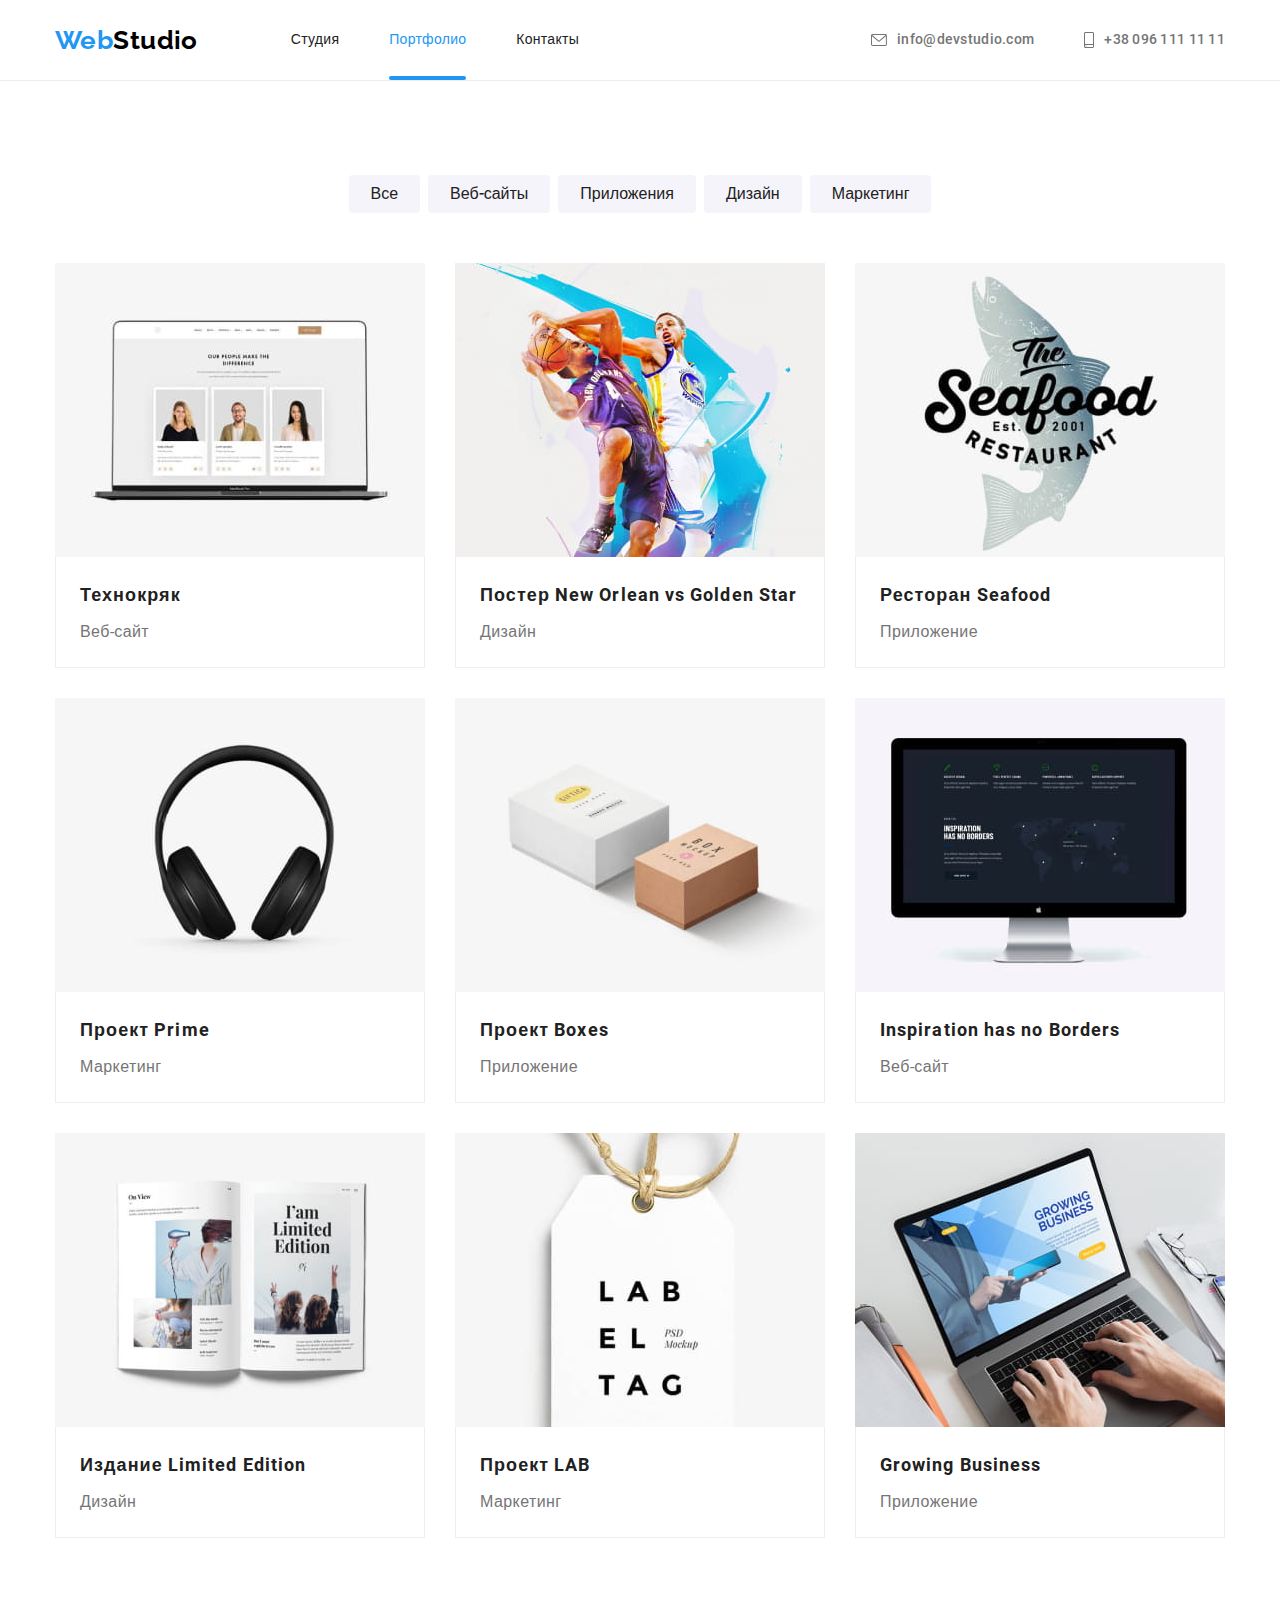
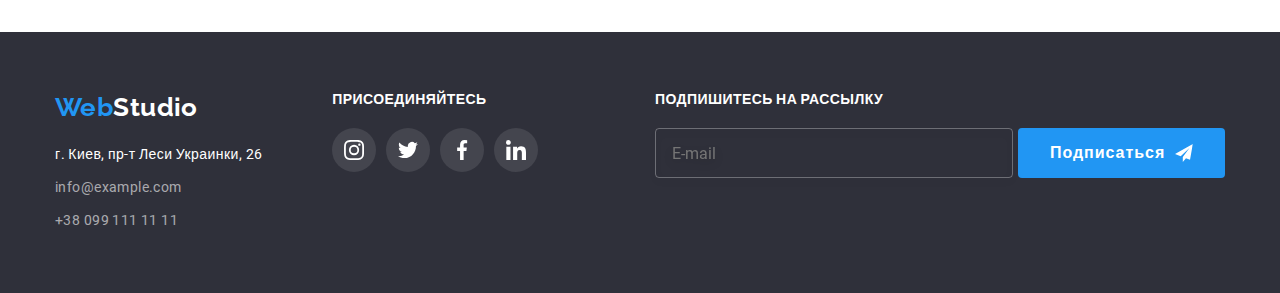
==== commit 1efaa52c: "Добавляет шрифты локально." ====
--- a/portfolio.html
+++ b/portfolio.html
@@ -4,11 +4,12 @@
     <meta charset="UTF-8" />
     <meta name="viewport" content="width=device-width, initial-scale=1.0" />
     <title>Портфолио</title>
-    <link rel="preconnect" href="https://fonts.gstatic.com" />
+    <!-- Шрифты
+      <link rel="preconnect" href="https://fonts.gstatic.com" />
     <link
       href="https://fonts.googleapis.com/css2?family=Raleway:wght@700&family=Roboto:wght@400;500;700;900&display=swap"
       rel="stylesheet"
-    />
+    />-->
     <link rel="stylesheet" href="./css/main.min.css" />
   </head>
 
--- a/css/main.min.css
+++ b/css/main.min.css
@@ -1,3 +1,3 @@
-.section--team{padding-top:94px;padding-bottom:94px;background-color:#f5f4fa}.section--client{padding:94px 0}.section--page-footer{padding:60px 0}.section__heading{margin-top:0;margin-bottom:50px;color:#212121;font-weight:700;font-size:36px;line-height:1.17;text-align:center}.section__list{display:-webkit-box;display:-ms-flexbox;display:flex}.section__subheading{margin-top:0;margin-bottom:10px;color:#212121;font-weight:700}.section__text{margin-top:0;margin-bottom:0}.container{width:1200px;padding:0 15px;margin-left:auto;margin-right:auto}.container.main-nav{display:-webkit-box;display:-ms-flexbox;display:flex;-webkit-box-align:center;-ms-flex-align:center;align-items:center}.container.footer{display:-webkit-box;display:-ms-flexbox;display:flex}.list{padding:0;margin:0;list-style:none}.visually-hidden{position:absolute;clip:rect(0 0 0 0);width:1px;height:1px;margin:-1px}/*! modern-normalize v1.0.0 | MIT License | https://github.com/sindresorhus/modern-normalize */*,*::before,*::after{-webkit-box-sizing:border-box;box-sizing:border-box}:root{-moz-tab-size:4;-o-tab-size:4;tab-size:4}html{line-height:1.15;-webkit-text-size-adjust:100%}body{margin:0}body{font-family:system-ui,-apple-system,"Segoe UI",Roboto,Helvetica,Arial,sans-serif,"Apple Color Emoji","Segoe UI Emoji"}hr{height:0;color:inherit}abbr[title]{-webkit-text-decoration:underline dotted;text-decoration:underline dotted}b,strong{font-weight:bolder}code,kbd,samp,pre{font-family:ui-monospace, SFMono-Regular, Consolas, 'Liberation Mono', Menlo,- monospace;font-size:1em}small{font-size:80%}sub,sup{font-size:75%;line-height:0;position:relative;vertical-align:baseline}sub{bottom:-0.25em}sup{top:-0.5em}table{text-indent:0;border-color:inherit}button,input,optgroup,select,textarea{font-family:inherit;font-size:100%;line-height:1.15;margin:0}button,select{text-transform:none}button,[type='button'],[type='reset'],[type='submit']{-webkit-appearance:button}::-moz-focus-inner{border-style:none;padding:0}:-moz-focusring{outline:1px dotted ButtonText}:-moz-ui-invalid{box-shadow:none}legend{padding:0}progress{vertical-align:baseline}::-webkit-inner-spin-button,::-webkit-outer-spin-button{height:auto}[type='search']{-webkit-appearance:textfield;outline-offset:-2px}::-webkit-search-decoration{-webkit-appearance:none}::-webkit-file-upload-button{-webkit-appearance:button;font:inherit}summary{display:list-item}body{background-color:#fff;color:#757575;font-family:Roboto,sans-serif;font-size:14px;line-height:1.71;letter-spacing:0.03em}header{border-bottom:1px solid #ececec}img{display:block;max-width:100%;height:auto}a:active,a:focus{outline:none}button:active,button:focus{outline:none}.site-nav{display:-webkit-box;display:-ms-flexbox;display:flex}.site-nav--left{margin-left:93px}.site-nav__item:not(:first-child){margin-left:50px}.site-nav__link{position:relative;display:block;padding-top:32px;padding-bottom:32px;color:#212121;font-weight:500;line-height:1.14;letter-spacing:0.02em;text-decoration:none;-webkit-transition:color 250ms cubic-bezier(0.4, 0, 0.2, 1);transition:color 250ms cubic-bezier(0.4, 0, 0.2, 1)}.site-nav__link:hover,.site-nav__link:focus{color:#2196f3}.site-nav__link::after{content:'';position:absolute;bottom:0;left:0;display:inline-block;width:100%;height:4px;background-color:#2196f3;border-radius:2px;-webkit-transform:scaleX(0);transform:scaleX(0);-webkit-transition:-webkit-transform 250ms cubic-bezier(0.4, 0, 0.2, 1);transition:-webkit-transform 250ms cubic-bezier(0.4, 0, 0.2, 1);transition:transform 250ms cubic-bezier(0.4, 0, 0.2, 1);transition:transform 250ms cubic-bezier(0.4, 0, 0.2, 1), -webkit-transform 250ms cubic-bezier(0.4, 0, 0.2, 1)}.site-nav__link:focus::after,.site-nav__link:hover::after{-webkit-transform:scaleX(1);transform:scaleX(1)}.site-nav__link--current{color:#2196f3}.site-nav__link--current::after{-webkit-transform:scaleX(1);transform:scaleX(1)}.logo{color:#2196f3;font-family:Raleway,sans-serif;font-weight:700;font-size:26px;line-height:1.19;text-decoration:none}.logo__text{color:#000;padding-top:32px;padding-bottom:32px}.logo__text--inverse{color:#fff}.contact-list{display:-webkit-box;display:-ms-flexbox;display:flex}.contact-list--left{margin-left:auto}.contact-list--footer{display:-webkit-box;display:-ms-flexbox;display:flex;-webkit-box-orient:vertical;-webkit-box-direction:normal;-ms-flex-direction:column;flex-direction:column}.contact-list__item:nth-child(2){margin-left:50px}.contact-list__item--footer{margin-bottom:9px}.contact-list__item--footer:nth-child(2){margin-left:0;margin-bottom:0}.contact-list__link{display:-webkit-box;display:-ms-flexbox;display:flex;-webkit-box-align:center;-ms-flex-align:center;align-items:center;padding-top:32px;padding-bottom:32px;color:#757575;font-style:normal;font-weight:500;line-height:1.14;letter-spacing:0.02em;text-decoration:none;-webkit-transition:color 250ms cubic-bezier(0.4, 0, 0.2, 1);transition:color 250ms cubic-bezier(0.4, 0, 0.2, 1)}.contact-list__link:hover,.contact-list__link:focus{color:#2196f3}.contact-list__link--footer{display:inline-block;padding-top:0;padding-bottom:0;color:rgba(255,255,255,0.6);font-weight:inherit;line-height:1.71;letter-spacing:inherit}.contact-list__icon{fill:currentColor}.contact-list__icon--start{margin-right:10px}.hero{padding:200px 0;max-width:1600px;height:600px;margin-left:auto;margin-right:auto;background-color:#c4c4c4;background-image:-webkit-gradient(linear, left top, right top, from(rgba(47,48,58,0.4)), to(rgba(47,48,58,0.4))),url(../images/hero.jpg);background-image:linear-gradient(to right, rgba(47,48,58,0.4), rgba(47,48,58,0.4)),url(../images/hero.jpg);background-repeat:no-repeat;background-position:center;background-size:cover;text-align:center}.hero__heading{margin-top:0;margin-bottom:30px;color:#fff;font-weight:900;font-size:44px;line-height:1.36;letter-spacing:0.06em;text-transform:uppercase}.button{display:inline-block;border-radius:4px;border-width:0;font-family:inherit;font-size:16px;font-weight:700;line-height:1.88;text-align:center;cursor:pointer}.button--order{padding:10px 32px;color:#fff;background-color:#2196f3;-webkit-box-align:center;-ms-flex-align:center;align-items:center;letter-spacing:0.06em}.button--submit{width:200px;height:50px;margin-right:auto;margin-left:auto;padding:10px 56px;color:#fff;background-color:#2196f3;-webkit-box-shadow:0px 4px 4px rgba(0,0,0,0.15);box-shadow:0px 4px 4px rgba(0,0,0,0.15);-webkit-box-align:center;-ms-flex-align:center;align-items:center;letter-spacing:0.06em}.button--newsletter{padding:10px 32px;color:#fff;background-color:#2196f3;-webkit-box-align:center;-ms-flex-align:center;align-items:center;letter-spacing:0.06em}.button--filter{padding:6px 22px;color:#212121;background-color:#f5f4fa;font-weight:500;line-height:1.63;-webkit-transition:color 250ms cubic-bezier(0.4, 0, 0.2, 1),background-color 250ms cubic-bezier(0.4, 0, 0.2, 1),-webkit-box-shadow 250ms cubic-bezier(0.4, 0, 0.2, 1);transition:color 250ms cubic-bezier(0.4, 0, 0.2, 1),background-color 250ms cubic-bezier(0.4, 0, 0.2, 1),-webkit-box-shadow 250ms cubic-bezier(0.4, 0, 0.2, 1);transition:color 250ms cubic-bezier(0.4, 0, 0.2, 1),background-color 250ms cubic-bezier(0.4, 0, 0.2, 1),box-shadow 250ms cubic-bezier(0.4, 0, 0.2, 1);transition:color 250ms cubic-bezier(0.4, 0, 0.2, 1),background-color 250ms cubic-bezier(0.4, 0, 0.2, 1),box-shadow 250ms cubic-bezier(0.4, 0, 0.2, 1),-webkit-box-shadow 250ms cubic-bezier(0.4, 0, 0.2, 1)}.button--filter:hover,.button--filter:focus{color:#fff;background-color:#2196f3;-webkit-box-shadow:0px 3px 1px rgba(0,0,0,0.1),0px 1px 2px rgba(0,0,0,0.08),0px 2px 2px rgba(0,0,0,0.12);box-shadow:0px 3px 1px rgba(0,0,0,0.1),0px 1px 2px rgba(0,0,0,0.08),0px 2px 2px rgba(0,0,0,0.12)}.button-close{position:absolute;top:8px;right:8px;width:30px;height:30px;margin:0;padding:0;display:-webkit-box;display:-ms-flexbox;display:flex;-webkit-box-pack:center;-ms-flex-pack:center;justify-content:center;-webkit-box-align:center;-ms-flex-align:center;align-items:center;border-radius:50%;border:1px solid rgba(0,0,0,0.1);background:#fff;cursor:pointer;-webkit-transition:fill 250ms cubic-bezier(0.4, 0, 0.2, 1);transition:fill 250ms cubic-bezier(0.4, 0, 0.2, 1)}.button-close:hover,.button-close:focus{fill:#2196f3}.button__overlay{display:-webkit-box;display:-ms-flexbox;display:flex;-webkit-box-align:center;-ms-flex-align:center;align-items:center;width:143px;height:30px}.button__icon--end{margin-left:10px}.feature{padding:94px 0}.feature__card{display:-webkit-box;display:-ms-flexbox;display:flex;-webkit-box-pack:center;-ms-flex-pack:center;justify-content:center;-webkit-box-align:center;-ms-flex-align:center;align-items:center;height:120px;background-color:#f5f4fa;margin-bottom:30px;border-radius:4px}.feature__icon{height:70px;width:70px}.feature__title{font-size:14px;line-height:1.14;text-transform:uppercase}.feature__item{display:-webkit-inline-box;display:-ms-inline-flexbox;display:inline-flex;-webkit-box-orient:vertical;-webkit-box-direction:normal;-ms-flex-direction:column;flex-direction:column;width:270px}.feature__item:not(:first-child){margin-left:30px}.service{padding-bottom:94px}.service__list{-webkit-box-pack:justify;-ms-flex-pack:justify;justify-content:space-between}.service__item{position:relative}.service__label{position:absolute;left:0;bottom:0;display:-webkit-box;display:-ms-flexbox;display:flex;-webkit-box-pack:center;-ms-flex-pack:center;justify-content:center;-webkit-box-align:center;-ms-flex-align:center;align-items:center;width:100%;height:70px;background-color:rgba(47,48,58,0.8)}.service__text{color:#fff;font-weight:700;line-height:1.14;text-align:center;text-transform:uppercase}.team__member{padding-bottom:30px;width:270px;background-color:#fff;-webkit-box-shadow:0px 1px 3px rgba(0,0,0,0.12),0px 1px 1px rgba(0,0,0,0.14),0px 2px 1px rgba(0,0,0,0.2);box-shadow:0px 1px 3px rgba(0,0,0,0.12),0px 1px 1px rgba(0,0,0,0.14),0px 2px 1px rgba(0,0,0,0.2);border-radius:0px 0px 4px 4px}.team__member:not(:first-child){margin-left:30px}.team__member-img{margin-bottom:30px}.team__member-name{font-weight:500;font-size:16px;line-height:1.19;text-align:center}.team__member-spec{font-size:16px;line-height:1.19;text-align:center;margin-bottom:16px}.social__content{display:-webkit-inline-box;display:-ms-inline-flexbox;display:inline-flex;-webkit-box-orient:vertical;-webkit-box-direction:normal;-ms-flex-direction:column;flex-direction:column;width:206px;height:80px;margin-left:70px}.social__label{margin-bottom:20px;color:#fff;font-weight:bold;line-height:1.14;text-transform:uppercase}.social__list{display:-webkit-box;display:-ms-flexbox;display:flex;-webkit-box-pack:center;-ms-flex-pack:center;justify-content:center}.social__list--footer{-webkit-box-pack:justify;-ms-flex-pack:justify;justify-content:space-between}.social__item:not(:first-child){margin-left:10px}.social__link{display:-webkit-inline-box;display:-ms-inline-flexbox;display:inline-flex;-webkit-box-pack:center;-ms-flex-pack:center;justify-content:center;-webkit-box-align:center;-ms-flex-align:center;align-items:center;width:44px;height:44px;color:#afb1b8;background-color:transparent;border-radius:50%;-webkit-transition:color 250ms cubic-bezier(0.4, 0, 0.2, 1),background-color 250ms cubic-bezier(0.4, 0, 0.2, 1);transition:color 250ms cubic-bezier(0.4, 0, 0.2, 1),background-color 250ms cubic-bezier(0.4, 0, 0.2, 1)}.social__link:hover,.social__link:focus{color:#fff;background-color:#2196f3}.social__link--footer{color:#fff;background-color:rgba(255,255,255,0.1);border-radius:50%;-webkit-transition:background-color 250ms cubic-bezier(0.4, 0, 0.2, 1);transition:background-color 250ms cubic-bezier(0.4, 0, 0.2, 1)}.social__link--footer:hover,.social__link--footer:focus{background-color:#2196f3}.social__icon{width:20px;height:20px;fill:currentColor}.social__icon--footer{width:20px;height:20px;fill:currentColor}.client__list{display:-webkit-box;display:-ms-flexbox;display:flex;-webkit-box-pack:justify;-ms-flex-pack:justify;justify-content:space-between}.client__icon{fill:currentColor}.client__link{display:-webkit-inline-box;display:-ms-inline-flexbox;display:inline-flex;-webkit-box-pack:center;-ms-flex-pack:center;justify-content:center;-webkit-box-align:center;-ms-flex-align:center;align-items:center;width:170px;height:90px;color:#afb1b8;border:1px solid #afb1b8;-webkit-box-sizing:border-box;box-sizing:border-box;border-radius:4px;-webkit-transition:color 250ms cubic-bezier(0.4, 0, 0.2, 1),border 250ms cubic-bezier(0.4, 0, 0.2, 1);transition:color 250ms cubic-bezier(0.4, 0, 0.2, 1),border 250ms cubic-bezier(0.4, 0, 0.2, 1)}.client__link:hover,.client__link:focus{color:#2196f3;border:1px solid #2196f3}.page-footer{background-color:#2f303a}.page-footer__content{display:-webkit-inline-box;display:-ms-inline-flexbox;display:inline-flex;-webkit-box-orient:vertical;-webkit-box-direction:normal;-ms-flex-direction:column;flex-direction:column}.page-footer__logo{display:inline-block;margin-bottom:20px}.address{display:inline-block;margin-bottom:9px;color:#fff;font-style:normal}.newsletter-form{width:570px;height:86px}.newsletter-form--left{margin-left:auto}.newsletter-form__label{margin-bottom:20px;color:#fff;font-weight:bold;line-height:1.14;text-transform:uppercase}.form{display:-webkit-box;display:-ms-flexbox;display:flex;-webkit-box-pack:justify;-ms-flex-pack:justify;justify-content:space-between}.form__input{width:358px;height:50px;background-color:inherit;border:1px solid rgba(255,255,255,0.3);-webkit-filter:drop-shadow(0px 4px 4px rgba(0,0,0,0.15));filter:drop-shadow(0px 4px 4px rgba(0,0,0,0.15));border-radius:4px;outline:none}.form__input[placeholder]{display:-webkit-box;display:-ms-flexbox;display:flex;-webkit-box-align:center;-ms-flex-align:center;align-items:center;padding:15px 16px;color:rgba(255,255,255,0.6);font-size:16px;line-height:1.25}.backdrop{position:fixed;top:0;left:0;width:100%;height:100%;background-color:rgba(0,0,0,0.2);opacity:1;-webkit-transition:opacity 250ms cubic-bezier(0.4, 0, 0.2, 1);transition:opacity 250ms cubic-bezier(0.4, 0, 0.2, 1)}.backdrop--hidden{opacity:0;pointer-events:none}.backdrop--hidden__modal{-webkit-transform:translate(-50%, -50%) scale(1.1);transform:translate(-50%, -50%) scale(1.1)}.backdrop__modal{position:absolute;top:50%;left:50%;min-width:528px;min-height:581px;-webkit-transform:translate(-50%, -50%) scale(1);transform:translate(-50%, -50%) scale(1);-webkit-transition:-webkit-transform 250ms cubic-bezier(0.4, 0, 0.2, 1);transition:-webkit-transform 250ms cubic-bezier(0.4, 0, 0.2, 1);transition:transform 250ms cubic-bezier(0.4, 0, 0.2, 1);transition:transform 250ms cubic-bezier(0.4, 0, 0.2, 1), -webkit-transform 250ms cubic-bezier(0.4, 0, 0.2, 1)}.form-modal{display:-webkit-box;display:-ms-flexbox;display:flex;-webkit-box-orient:vertical;-webkit-box-direction:normal;-ms-flex-direction:column;flex-direction:column;padding:40px;background-color:#fff;-webkit-box-shadow:0px 1px 3px rgba(0,0,0,0.12),0px 1px 1px rgba(0,0,0,0.14),0px 2px 1px rgba(0,0,0,0.2);box-shadow:0px 1px 3px rgba(0,0,0,0.12),0px 1px 1px rgba(0,0,0,0.14),0px 2px 1px rgba(0,0,0,0.2);border-radius:4px}.form-modal__label{margin-bottom:12px;font-size:20px;line-height:1.15;text-align:center}.form-field{display:-webkit-box;display:-ms-flexbox;display:flex;-webkit-box-orient:vertical;-webkit-box-direction:normal;-ms-flex-direction:column;flex-direction:column;margin-bottom:10px}.form-field:nth-last-child(3){margin-bottom:20px}.form-field__label{margin-bottom:4px;font-size:12px;line-height:1.17;letter-spacing:0.01em}.form-field__textarea{padding:12px 16px;height:120px;border:1px solid rgba(33,33,33,0.2);border-radius:4px;outline:none;-webkit-transition:border-color 250ms cubic-bezier(0.4, 0, 0.2, 1);transition:border-color 250ms cubic-bezier(0.4, 0, 0.2, 1)}.form-field__textarea[placeholder]{font-size:12px;line-height:1.67;letter-spacing:0.01em;color:rgba(117,117,117,0.5)}.form-field__textarea:focus{border-color:#2196f3}.field{position:relative}.field__input{width:100%;height:40px;padding:12px 42px;border:1px solid rgba(33,33,33,0.2);border-radius:4px;outline:none;-webkit-transition:border-color 250ms cubic-bezier(0.4, 0, 0.2, 1);transition:border-color 250ms cubic-bezier(0.4, 0, 0.2, 1)}.field__input:focus+.field__icon,.field__input:focus{fill:#2196f3;border-color:#2196f3}.field__icon{position:absolute;top:50%;left:15px;-webkit-transform:translateY(-50%);transform:translateY(-50%);-webkit-transition:fill 250ms cubic-bezier(0.4, 0, 0.2, 1);transition:fill 250ms cubic-bezier(0.4, 0, 0.2, 1)}.checkbox{display:-webkit-box;display:-ms-flexbox;display:flex;-webkit-box-align:center;-ms-flex-align:center;align-items:center;margin-right:auto;margin-left:auto;margin-bottom:30px}.checkbox__label{display:-webkit-box;display:-ms-flexbox;display:flex;-webkit-box-align:center;-ms-flex-align:center;align-items:center;padding-left:24px}.checkbox__link{color:#2196f3;text-decoration-skip-ink:none}.checkbox__icon{position:absolute;width:16px;height:15px;margin-left:-24px;background-image:url(../images/check-off.svg);border-radius:2px}.checkbox__input:checked+.checkbox__icon{background-color:#2196f3;background-image:url(../images/check-on.svg)}.portfolio{padding-top:94px;padding-bottom:94px}.filters{display:-webkit-box;display:-ms-flexbox;display:flex;-webkit-box-align:start;-ms-flex-align:start;align-items:flex-start;-webkit-box-pack:center;-ms-flex-pack:center;justify-content:center;margin-bottom:50px}.filters__item:not(:first-child){margin-left:8px}.card-set{-ms-flex-wrap:wrap;flex-wrap:wrap}.card-set__item{margin-left:30px;margin-bottom:30px;width:370px;background:#fff}.card-set__item:nth-child(3n+1){margin-left:0}.card-set__item:nth-last-child(-n+3){margin-bottom:0}.card-set__link{display:block;text-decoration:none;-webkit-transition:-webkit-box-shadow 250ms cubic-bezier(0.4, 0, 0.2, 1);transition:-webkit-box-shadow 250ms cubic-bezier(0.4, 0, 0.2, 1);transition:box-shadow 250ms cubic-bezier(0.4, 0, 0.2, 1);transition:box-shadow 250ms cubic-bezier(0.4, 0, 0.2, 1), -webkit-box-shadow 250ms cubic-bezier(0.4, 0, 0.2, 1)}.card-set__link:hover,.card-set__link:focus{-webkit-box-shadow:0px 1px 1px rgba(0,0,0,0.12),0px 4px 4px rgba(0,0,0,0.06),1px 4px 6px rgba(0,0,0,0.16);box-shadow:0px 1px 1px rgba(0,0,0,0.12),0px 4px 4px rgba(0,0,0,0.06),1px 4px 6px rgba(0,0,0,0.16)}.card-set__link .project__description{-webkit-transition:-webkit-transform 250ms cubic-bezier(0.4, 0, 0.2, 1);transition:-webkit-transform 250ms cubic-bezier(0.4, 0, 0.2, 1);transition:transform 250ms cubic-bezier(0.4, 0, 0.2, 1);transition:transform 250ms cubic-bezier(0.4, 0, 0.2, 1), -webkit-transform 250ms cubic-bezier(0.4, 0, 0.2, 1)}.card-set__link:focus .project__description,.card-set__link:hover .project__description{-webkit-transform:translateY(0);transform:translateY(0)}.project__item{position:relative;overflow:hidden}.project__description{position:absolute;top:0;left:0;width:100%;height:100%;padding:63px 24px;background-color:rgba(33,150,243,0.9);-webkit-transform:translateY(100%);transform:translateY(100%)}.project__description-text{color:#fff;font-size:18px;line-height:1.56}.project__label{padding:20px 24px;border:1px solid #eeeeee;border-top:none;-webkit-box-sizing:border-box;box-sizing:border-box}.project__title{margin-bottom:4px;font-size:18px;line-height:2;letter-spacing:0.06em}.project__text{color:#757575;font-size:16px;line-height:1.88}
+.section--team{padding-top:94px;padding-bottom:94px;background-color:#f5f4fa}.section--client{padding:94px 0}.section--page-footer{padding:60px 0}.section__heading{margin-top:0;margin-bottom:50px;color:#212121;font-weight:700;font-size:36px;line-height:1.17;text-align:center}.section__list{display:-webkit-box;display:-ms-flexbox;display:flex}.section__subheading{margin-top:0;margin-bottom:10px;color:#212121;font-weight:700}.section__text{margin-top:0;margin-bottom:0}.container{width:1200px;padding:0 15px;margin-left:auto;margin-right:auto}.container.main-nav{display:-webkit-box;display:-ms-flexbox;display:flex;-webkit-box-align:center;-ms-flex-align:center;align-items:center}.container.footer{display:-webkit-box;display:-ms-flexbox;display:flex}.list{padding:0;margin:0;list-style:none}.visually-hidden{position:absolute;clip:rect(0 0 0 0);width:1px;height:1px;margin:-1px}@font-face{font-family:'Roboto';font-style:normal;font-weight:400;src:url("../fonts/roboto-v20-latin-regular.eot");src:local(""),url("../fonts/roboto-v20-latin-regular.eot?#iefix") format("embedded-opentype"),url("../fonts/roboto-v20-latin-regular.woff2") format("woff2"),url("../fonts/roboto-v20-latin-regular.woff") format("woff"),url("../fonts/roboto-v20-latin-regular.ttf") format("truetype"),url("../fonts/roboto-v20-latin-regular.svg#Roboto") format("svg")}@font-face{font-family:'Roboto';font-style:normal;font-weight:500;src:url("../fonts/roboto-v20-latin-500.eot");src:local(""),url("../fonts/roboto-v20-latin-500.eot?#iefix") format("embedded-opentype"),url("../fonts/roboto-v20-latin-500.woff2") format("woff2"),url("../fonts/roboto-v20-latin-500.woff") format("woff"),url("../fonts/roboto-v20-latin-500.ttf") format("truetype"),url("../fonts/roboto-v20-latin-500.svg#Roboto") format("svg")}@font-face{font-family:'Roboto';font-style:normal;font-weight:700;src:url("../fonts/roboto-v20-latin-700.eot");src:local(""),url("../fonts/roboto-v20-latin-700.eot?#iefix") format("embedded-opentype"),url("../fonts/roboto-v20-latin-700.woff2") format("woff2"),url("../fonts/roboto-v20-latin-700.woff") format("woff"),url("../fonts/roboto-v20-latin-700.ttf") format("truetype"),url("../fonts/roboto-v20-latin-700.svg#Roboto") format("svg")}@font-face{font-family:'Roboto';font-style:normal;font-weight:900;src:url("../fonts/roboto-v20-latin-900.eot");src:local(""),url("../fonts/roboto-v20-latin-900.eot?#iefix") format("embedded-opentype"),url("../fonts/roboto-v20-latin-900.woff2") format("woff2"),url("../fonts/roboto-v20-latin-900.woff") format("woff"),url("../fonts/roboto-v20-latin-900.ttf") format("truetype"),url("../fonts/roboto-v20-latin-900.svg#Roboto") format("svg")}@font-face{font-family:'Raleway';font-style:normal;font-weight:700;src:url("../fonts/raleway-v19-latin-700.eot");src:local(""),url("../fonts/raleway-v19-latin-700.eot?#iefix") format("embedded-opentype"),url("../fonts/raleway-v19-latin-700.woff2") format("woff2"),url("../fonts/raleway-v19-latin-700.woff") format("woff"),url("../fonts/raleway-v19-latin-700.ttf") format("truetype"),url("../fonts/raleway-v19-latin-700.svg#Raleway") format("svg")}/*! modern-normalize v1.0.0 | MIT License | https://github.com/sindresorhus/modern-normalize */*,*::before,*::after{-webkit-box-sizing:border-box;box-sizing:border-box}:root{-moz-tab-size:4;-o-tab-size:4;tab-size:4}html{line-height:1.15;-webkit-text-size-adjust:100%}body{margin:0}body{font-family:system-ui,-apple-system,"Segoe UI",Roboto,Helvetica,Arial,sans-serif,"Apple Color Emoji","Segoe UI Emoji"}hr{height:0;color:inherit}abbr[title]{-webkit-text-decoration:underline dotted;text-decoration:underline dotted}b,strong{font-weight:bolder}code,kbd,samp,pre{font-family:ui-monospace, SFMono-Regular, Consolas, 'Liberation Mono', Menlo,+ monospace;font-size:1em}small{font-size:80%}sub,sup{font-size:75%;line-height:0;position:relative;vertical-align:baseline}sub{bottom:-0.25em}sup{top:-0.5em}table{text-indent:0;border-color:inherit}button,input,optgroup,select,textarea{font-family:inherit;font-size:100%;line-height:1.15;margin:0}button,select{text-transform:none}button,[type='button'],[type='reset'],[type='submit']{-webkit-appearance:button}::-moz-focus-inner{border-style:none;padding:0}:-moz-focusring{outline:1px dotted ButtonText}:-moz-ui-invalid{box-shadow:none}legend{padding:0}progress{vertical-align:baseline}::-webkit-inner-spin-button,::-webkit-outer-spin-button{height:auto}[type='search']{-webkit-appearance:textfield;outline-offset:-2px}::-webkit-search-decoration{-webkit-appearance:none}::-webkit-file-upload-button{-webkit-appearance:button;font:inherit}summary{display:list-item}body{background-color:#fff;color:#757575;font-family:Roboto,sans-serif;font-size:14px;line-height:1.71;letter-spacing:0.03em}header{border-bottom:1px solid #ececec}img{display:block;max-width:100%;height:auto}a:active,a:focus{outline:none}button:active,button:focus{outline:none}.site-nav{display:-webkit-box;display:-ms-flexbox;display:flex}.site-nav--left{margin-left:93px}.site-nav__item:not(:first-child){margin-left:50px}.site-nav__link{position:relative;display:block;padding-top:32px;padding-bottom:32px;color:#212121;font-weight:500;line-height:1.14;letter-spacing:0.02em;text-decoration:none;-webkit-transition:color 250ms cubic-bezier(0.4, 0, 0.2, 1);transition:color 250ms cubic-bezier(0.4, 0, 0.2, 1)}.site-nav__link:hover,.site-nav__link:focus{color:#2196f3}.site-nav__link::after{content:'';position:absolute;bottom:0;left:0;display:inline-block;width:100%;height:4px;background-color:#2196f3;border-radius:2px;-webkit-transform:scaleX(0);transform:scaleX(0);-webkit-transition:-webkit-transform 250ms cubic-bezier(0.4, 0, 0.2, 1);transition:-webkit-transform 250ms cubic-bezier(0.4, 0, 0.2, 1);transition:transform 250ms cubic-bezier(0.4, 0, 0.2, 1);transition:transform 250ms cubic-bezier(0.4, 0, 0.2, 1), -webkit-transform 250ms cubic-bezier(0.4, 0, 0.2, 1)}.site-nav__link:focus::after,.site-nav__link:hover::after{-webkit-transform:scaleX(1);transform:scaleX(1)}.site-nav__link--current{color:#2196f3}.site-nav__link--current::after{-webkit-transform:scaleX(1);transform:scaleX(1)}.logo{color:#2196f3;font-family:Raleway,sans-serif;font-weight:700;font-size:26px;line-height:1.19;text-decoration:none}.logo__text{color:#000;padding-top:32px;padding-bottom:32px}.logo__text--inverse{color:#fff}.contact-list{display:-webkit-box;display:-ms-flexbox;display:flex}.contact-list--left{margin-left:auto}.contact-list--footer{display:-webkit-box;display:-ms-flexbox;display:flex;-webkit-box-orient:vertical;-webkit-box-direction:normal;-ms-flex-direction:column;flex-direction:column}.contact-list__item:nth-child(2){margin-left:50px}.contact-list__item--footer{margin-bottom:9px}.contact-list__item--footer:nth-child(2){margin-left:0;margin-bottom:0}.contact-list__link{display:-webkit-box;display:-ms-flexbox;display:flex;-webkit-box-align:center;-ms-flex-align:center;align-items:center;padding-top:32px;padding-bottom:32px;color:#757575;font-style:normal;font-weight:500;line-height:1.14;letter-spacing:0.02em;text-decoration:none;-webkit-transition:color 250ms cubic-bezier(0.4, 0, 0.2, 1);transition:color 250ms cubic-bezier(0.4, 0, 0.2, 1)}.contact-list__link:hover,.contact-list__link:focus{color:#2196f3}.contact-list__link--footer{display:inline-block;padding-top:0;padding-bottom:0;color:rgba(255,255,255,0.6);font-weight:inherit;line-height:1.71;letter-spacing:inherit}.contact-list__icon{fill:currentColor}.contact-list__icon--start{margin-right:10px}.hero{padding:200px 0;max-width:1600px;height:600px;margin-left:auto;margin-right:auto;background-color:#c4c4c4;background-image:-webkit-gradient(linear, left top, right top, from(rgba(47,48,58,0.4)), to(rgba(47,48,58,0.4))),url(../images/hero.jpg);background-image:linear-gradient(to right, rgba(47,48,58,0.4), rgba(47,48,58,0.4)),url(../images/hero.jpg);background-repeat:no-repeat;background-position:center;background-size:cover;text-align:center}.hero__heading{margin-top:0;margin-bottom:30px;color:#fff;font-weight:900;font-size:44px;line-height:1.36;letter-spacing:0.06em;text-transform:uppercase}.button{display:inline-block;border-radius:4px;border-width:0;font-family:inherit;font-size:16px;font-weight:700;line-height:1.88;text-align:center;cursor:pointer}.button--order{padding:10px 32px;color:#fff;background-color:#2196f3;-webkit-box-align:center;-ms-flex-align:center;align-items:center;letter-spacing:0.06em}.button--submit{width:200px;height:50px;margin-right:auto;margin-left:auto;padding:10px 56px;color:#fff;background-color:#2196f3;-webkit-box-shadow:0px 4px 4px rgba(0,0,0,0.15);box-shadow:0px 4px 4px rgba(0,0,0,0.15);-webkit-box-align:center;-ms-flex-align:center;align-items:center;letter-spacing:0.06em}.button--newsletter{padding:10px 32px;color:#fff;background-color:#2196f3;-webkit-box-align:center;-ms-flex-align:center;align-items:center;letter-spacing:0.06em}.button--filter{padding:6px 22px;color:#212121;background-color:#f5f4fa;font-weight:500;line-height:1.63;-webkit-transition:color 250ms cubic-bezier(0.4, 0, 0.2, 1),background-color 250ms cubic-bezier(0.4, 0, 0.2, 1),-webkit-box-shadow 250ms cubic-bezier(0.4, 0, 0.2, 1);transition:color 250ms cubic-bezier(0.4, 0, 0.2, 1),background-color 250ms cubic-bezier(0.4, 0, 0.2, 1),-webkit-box-shadow 250ms cubic-bezier(0.4, 0, 0.2, 1);transition:color 250ms cubic-bezier(0.4, 0, 0.2, 1),background-color 250ms cubic-bezier(0.4, 0, 0.2, 1),box-shadow 250ms cubic-bezier(0.4, 0, 0.2, 1);transition:color 250ms cubic-bezier(0.4, 0, 0.2, 1),background-color 250ms cubic-bezier(0.4, 0, 0.2, 1),box-shadow 250ms cubic-bezier(0.4, 0, 0.2, 1),-webkit-box-shadow 250ms cubic-bezier(0.4, 0, 0.2, 1)}.button--filter:hover,.button--filter:focus{color:#fff;background-color:#2196f3;-webkit-box-shadow:0px 3px 1px rgba(0,0,0,0.1),0px 1px 2px rgba(0,0,0,0.08),0px 2px 2px rgba(0,0,0,0.12);box-shadow:0px 3px 1px rgba(0,0,0,0.1),0px 1px 2px rgba(0,0,0,0.08),0px 2px 2px rgba(0,0,0,0.12)}.button-close{position:absolute;top:8px;right:8px;width:30px;height:30px;margin:0;padding:0;display:-webkit-box;display:-ms-flexbox;display:flex;-webkit-box-pack:center;-ms-flex-pack:center;justify-content:center;-webkit-box-align:center;-ms-flex-align:center;align-items:center;border-radius:50%;border:1px solid rgba(0,0,0,0.1);background:#fff;cursor:pointer;-webkit-transition:fill 250ms cubic-bezier(0.4, 0, 0.2, 1);transition:fill 250ms cubic-bezier(0.4, 0, 0.2, 1)}.button-close:hover,.button-close:focus{fill:#2196f3}.button__overlay{display:-webkit-box;display:-ms-flexbox;display:flex;-webkit-box-align:center;-ms-flex-align:center;align-items:center;width:143px;height:30px}.button__icon--end{margin-left:10px}.feature{padding:94px 0}.feature__card{display:-webkit-box;display:-ms-flexbox;display:flex;-webkit-box-pack:center;-ms-flex-pack:center;justify-content:center;-webkit-box-align:center;-ms-flex-align:center;align-items:center;height:120px;background-color:#f5f4fa;margin-bottom:30px;border-radius:4px}.feature__icon{height:70px;width:70px}.feature__title{font-size:14px;line-height:1.14;text-transform:uppercase}.feature__item{display:-webkit-inline-box;display:-ms-inline-flexbox;display:inline-flex;-webkit-box-orient:vertical;-webkit-box-direction:normal;-ms-flex-direction:column;flex-direction:column;width:270px}.feature__item:not(:first-child){margin-left:30px}.service{padding-bottom:94px}.service__list{-webkit-box-pack:justify;-ms-flex-pack:justify;justify-content:space-between}.service__item{position:relative}.service__label{position:absolute;left:0;bottom:0;display:-webkit-box;display:-ms-flexbox;display:flex;-webkit-box-pack:center;-ms-flex-pack:center;justify-content:center;-webkit-box-align:center;-ms-flex-align:center;align-items:center;width:100%;height:70px;background-color:rgba(47,48,58,0.8)}.service__text{color:#fff;font-weight:700;line-height:1.14;text-align:center;text-transform:uppercase}.team__member{padding-bottom:30px;width:270px;background-color:#fff;-webkit-box-shadow:0px 1px 3px rgba(0,0,0,0.12),0px 1px 1px rgba(0,0,0,0.14),0px 2px 1px rgba(0,0,0,0.2);box-shadow:0px 1px 3px rgba(0,0,0,0.12),0px 1px 1px rgba(0,0,0,0.14),0px 2px 1px rgba(0,0,0,0.2);border-radius:0px 0px 4px 4px}.team__member:not(:first-child){margin-left:30px}.team__member-img{margin-bottom:30px}.team__member-name{font-weight:500;font-size:16px;line-height:1.19;text-align:center}.team__member-spec{font-size:16px;line-height:1.19;text-align:center;margin-bottom:16px}.social__content{display:-webkit-inline-box;display:-ms-inline-flexbox;display:inline-flex;-webkit-box-orient:vertical;-webkit-box-direction:normal;-ms-flex-direction:column;flex-direction:column;width:206px;height:80px;margin-left:70px}.social__label{margin-bottom:20px;color:#fff;font-weight:700;line-height:1.14;text-transform:uppercase}.social__list{display:-webkit-box;display:-ms-flexbox;display:flex;-webkit-box-pack:center;-ms-flex-pack:center;justify-content:center}.social__list--footer{-webkit-box-pack:justify;-ms-flex-pack:justify;justify-content:space-between}.social__item:not(:first-child){margin-left:10px}.social__link{display:-webkit-inline-box;display:-ms-inline-flexbox;display:inline-flex;-webkit-box-pack:center;-ms-flex-pack:center;justify-content:center;-webkit-box-align:center;-ms-flex-align:center;align-items:center;width:44px;height:44px;color:#afb1b8;background-color:transparent;border-radius:50%;-webkit-transition:color 250ms cubic-bezier(0.4, 0, 0.2, 1),background-color 250ms cubic-bezier(0.4, 0, 0.2, 1);transition:color 250ms cubic-bezier(0.4, 0, 0.2, 1),background-color 250ms cubic-bezier(0.4, 0, 0.2, 1)}.social__link:hover,.social__link:focus{color:#fff;background-color:#2196f3}.social__link--footer{color:#fff;background-color:rgba(255,255,255,0.1);border-radius:50%;-webkit-transition:background-color 250ms cubic-bezier(0.4, 0, 0.2, 1);transition:background-color 250ms cubic-bezier(0.4, 0, 0.2, 1)}.social__link--footer:hover,.social__link--footer:focus{background-color:#2196f3}.social__icon{width:20px;height:20px;fill:currentColor}.social__icon--footer{width:20px;height:20px;fill:currentColor}.client__list{display:-webkit-box;display:-ms-flexbox;display:flex;-webkit-box-pack:justify;-ms-flex-pack:justify;justify-content:space-between}.client__icon{fill:currentColor}.client__link{display:-webkit-inline-box;display:-ms-inline-flexbox;display:inline-flex;-webkit-box-pack:center;-ms-flex-pack:center;justify-content:center;-webkit-box-align:center;-ms-flex-align:center;align-items:center;width:170px;height:90px;color:#afb1b8;border:1px solid #afb1b8;-webkit-box-sizing:border-box;box-sizing:border-box;border-radius:4px;-webkit-transition:color 250ms cubic-bezier(0.4, 0, 0.2, 1),border 250ms cubic-bezier(0.4, 0, 0.2, 1);transition:color 250ms cubic-bezier(0.4, 0, 0.2, 1),border 250ms cubic-bezier(0.4, 0, 0.2, 1)}.client__link:hover,.client__link:focus{color:#2196f3;border:1px solid #2196f3}.page-footer{background-color:#2f303a}.page-footer__content{display:-webkit-inline-box;display:-ms-inline-flexbox;display:inline-flex;-webkit-box-orient:vertical;-webkit-box-direction:normal;-ms-flex-direction:column;flex-direction:column}.page-footer__logo{display:inline-block;margin-bottom:20px}.address{display:inline-block;margin-bottom:9px;color:#fff;font-style:normal}.newsletter-form{width:570px;height:86px}.newsletter-form--left{margin-left:auto}.newsletter-form__label{margin-bottom:20px;color:#fff;font-weight:700;line-height:1.14;text-transform:uppercase}.form{display:-webkit-box;display:-ms-flexbox;display:flex;-webkit-box-pack:justify;-ms-flex-pack:justify;justify-content:space-between}.form__input{width:358px;height:50px;background-color:inherit;border:1px solid rgba(255,255,255,0.3);-webkit-filter:drop-shadow(0px 4px 4px rgba(0,0,0,0.15));filter:drop-shadow(0px 4px 4px rgba(0,0,0,0.15));border-radius:4px;outline:none}.form__input[placeholder]{display:-webkit-box;display:-ms-flexbox;display:flex;-webkit-box-align:center;-ms-flex-align:center;align-items:center;padding:15px 16px;color:rgba(255,255,255,0.6);font-size:16px;line-height:1.25}.backdrop{position:fixed;top:0;left:0;width:100%;height:100%;background-color:rgba(0,0,0,0.2);opacity:1;-webkit-transition:opacity 250ms cubic-bezier(0.4, 0, 0.2, 1);transition:opacity 250ms cubic-bezier(0.4, 0, 0.2, 1)}.backdrop--hidden{opacity:0;pointer-events:none}.backdrop--hidden__modal{-webkit-transform:translate(-50%, -50%) scale(1.1);transform:translate(-50%, -50%) scale(1.1)}.backdrop__modal{position:absolute;top:50%;left:50%;min-width:528px;min-height:581px;-webkit-transform:translate(-50%, -50%) scale(1);transform:translate(-50%, -50%) scale(1);-webkit-transition:-webkit-transform 250ms cubic-bezier(0.4, 0, 0.2, 1);transition:-webkit-transform 250ms cubic-bezier(0.4, 0, 0.2, 1);transition:transform 250ms cubic-bezier(0.4, 0, 0.2, 1);transition:transform 250ms cubic-bezier(0.4, 0, 0.2, 1), -webkit-transform 250ms cubic-bezier(0.4, 0, 0.2, 1)}.form-modal{display:-webkit-box;display:-ms-flexbox;display:flex;-webkit-box-orient:vertical;-webkit-box-direction:normal;-ms-flex-direction:column;flex-direction:column;padding:40px;background-color:#fff;-webkit-box-shadow:0px 1px 3px rgba(0,0,0,0.12),0px 1px 1px rgba(0,0,0,0.14),0px 2px 1px rgba(0,0,0,0.2);box-shadow:0px 1px 3px rgba(0,0,0,0.12),0px 1px 1px rgba(0,0,0,0.14),0px 2px 1px rgba(0,0,0,0.2);border-radius:4px}.form-modal__label{margin-bottom:12px;font-size:20px;line-height:1.15;text-align:center}.form-field{display:-webkit-box;display:-ms-flexbox;display:flex;-webkit-box-orient:vertical;-webkit-box-direction:normal;-ms-flex-direction:column;flex-direction:column;margin-bottom:10px}.form-field:nth-last-child(3){margin-bottom:20px}.form-field__label{margin-bottom:4px;font-size:12px;line-height:1.17;letter-spacing:0.01em}.form-field__textarea{padding:12px 16px;height:120px;border:1px solid rgba(33,33,33,0.2);border-radius:4px;outline:none;-webkit-transition:border-color 250ms cubic-bezier(0.4, 0, 0.2, 1);transition:border-color 250ms cubic-bezier(0.4, 0, 0.2, 1)}.form-field__textarea[placeholder]{font-size:12px;line-height:1.67;letter-spacing:0.01em;color:rgba(117,117,117,0.5)}.form-field__textarea:focus{border-color:#2196f3}.field{position:relative}.field__input{width:100%;height:40px;padding:12px 42px;border:1px solid rgba(33,33,33,0.2);border-radius:4px;outline:none;-webkit-transition:border-color 250ms cubic-bezier(0.4, 0, 0.2, 1);transition:border-color 250ms cubic-bezier(0.4, 0, 0.2, 1)}.field__input:focus+.field__icon,.field__input:focus{fill:#2196f3;border-color:#2196f3}.field__icon{position:absolute;top:50%;left:15px;-webkit-transform:translateY(-50%);transform:translateY(-50%);-webkit-transition:fill 250ms cubic-bezier(0.4, 0, 0.2, 1);transition:fill 250ms cubic-bezier(0.4, 0, 0.2, 1)}.checkbox{display:-webkit-box;display:-ms-flexbox;display:flex;-webkit-box-align:center;-ms-flex-align:center;align-items:center;margin-right:auto;margin-left:auto;margin-bottom:30px}.checkbox__label{display:-webkit-box;display:-ms-flexbox;display:flex;-webkit-box-align:center;-ms-flex-align:center;align-items:center;padding-left:24px}.checkbox__link{color:#2196f3;text-decoration-skip-ink:none}.checkbox__icon{position:absolute;width:16px;height:15px;margin-left:-24px;background-image:url(../images/check-off.svg);border-radius:2px}.checkbox__input:checked+.checkbox__icon{background-color:#2196f3;background-image:url(../images/check-on.svg)}.portfolio{padding-top:94px;padding-bottom:94px}.filters{display:-webkit-box;display:-ms-flexbox;display:flex;-webkit-box-align:start;-ms-flex-align:start;align-items:flex-start;-webkit-box-pack:center;-ms-flex-pack:center;justify-content:center;margin-bottom:50px}.filters__item:not(:first-child){margin-left:8px}.card-set{-ms-flex-wrap:wrap;flex-wrap:wrap}.card-set__item{margin-left:30px;margin-bottom:30px;width:370px;background:#fff}.card-set__item:nth-child(3n+1){margin-left:0}.card-set__item:nth-last-child(-n+3){margin-bottom:0}.card-set__link{display:block;text-decoration:none;-webkit-transition:-webkit-box-shadow 250ms cubic-bezier(0.4, 0, 0.2, 1);transition:-webkit-box-shadow 250ms cubic-bezier(0.4, 0, 0.2, 1);transition:box-shadow 250ms cubic-bezier(0.4, 0, 0.2, 1);transition:box-shadow 250ms cubic-bezier(0.4, 0, 0.2, 1), -webkit-box-shadow 250ms cubic-bezier(0.4, 0, 0.2, 1)}.card-set__link:hover,.card-set__link:focus{-webkit-box-shadow:0px 1px 1px rgba(0,0,0,0.12),0px 4px 4px rgba(0,0,0,0.06),1px 4px 6px rgba(0,0,0,0.16);box-shadow:0px 1px 1px rgba(0,0,0,0.12),0px 4px 4px rgba(0,0,0,0.06),1px 4px 6px rgba(0,0,0,0.16)}.card-set__link .project__description{-webkit-transition:-webkit-transform 250ms cubic-bezier(0.4, 0, 0.2, 1);transition:-webkit-transform 250ms cubic-bezier(0.4, 0, 0.2, 1);transition:transform 250ms cubic-bezier(0.4, 0, 0.2, 1);transition:transform 250ms cubic-bezier(0.4, 0, 0.2, 1), -webkit-transform 250ms cubic-bezier(0.4, 0, 0.2, 1)}.card-set__link:focus .project__description,.card-set__link:hover .project__description{-webkit-transform:translateY(0);transform:translateY(0)}.project__item{position:relative;overflow:hidden}.project__description{position:absolute;top:0;left:0;width:100%;height:100%;padding:63px 24px;background-color:rgba(33,150,243,0.9);-webkit-transform:translateY(100%);transform:translateY(100%)}.project__description-text{color:#fff;font-size:18px;line-height:1.56}.project__label{padding:20px 24px;border:1px solid #eeeeee;border-top:none;-webkit-box-sizing:border-box;box-sizing:border-box}.project__title{margin-bottom:4px;font-size:18px;line-height:2;letter-spacing:0.06em}.project__text{color:#757575;font-size:16px;line-height:1.88}
 /*# sourceMappingURL=main.min.css.map */